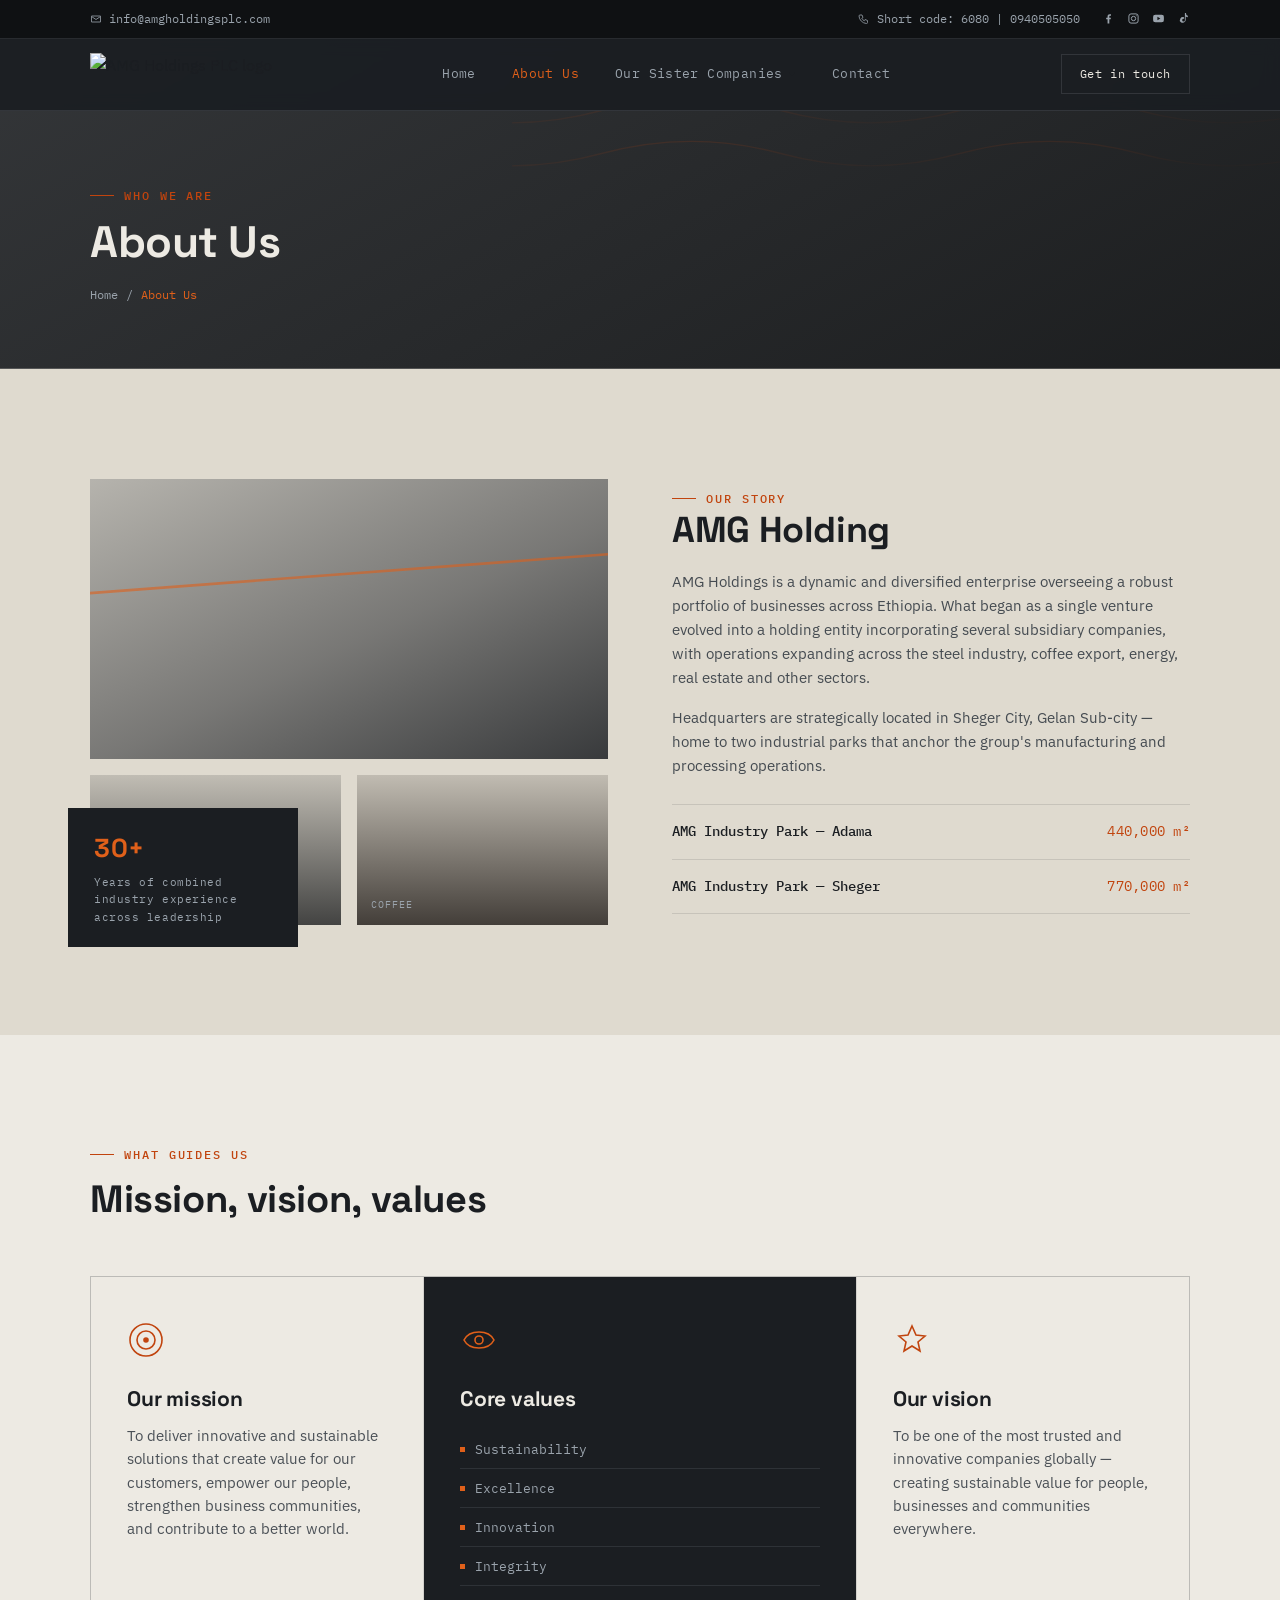
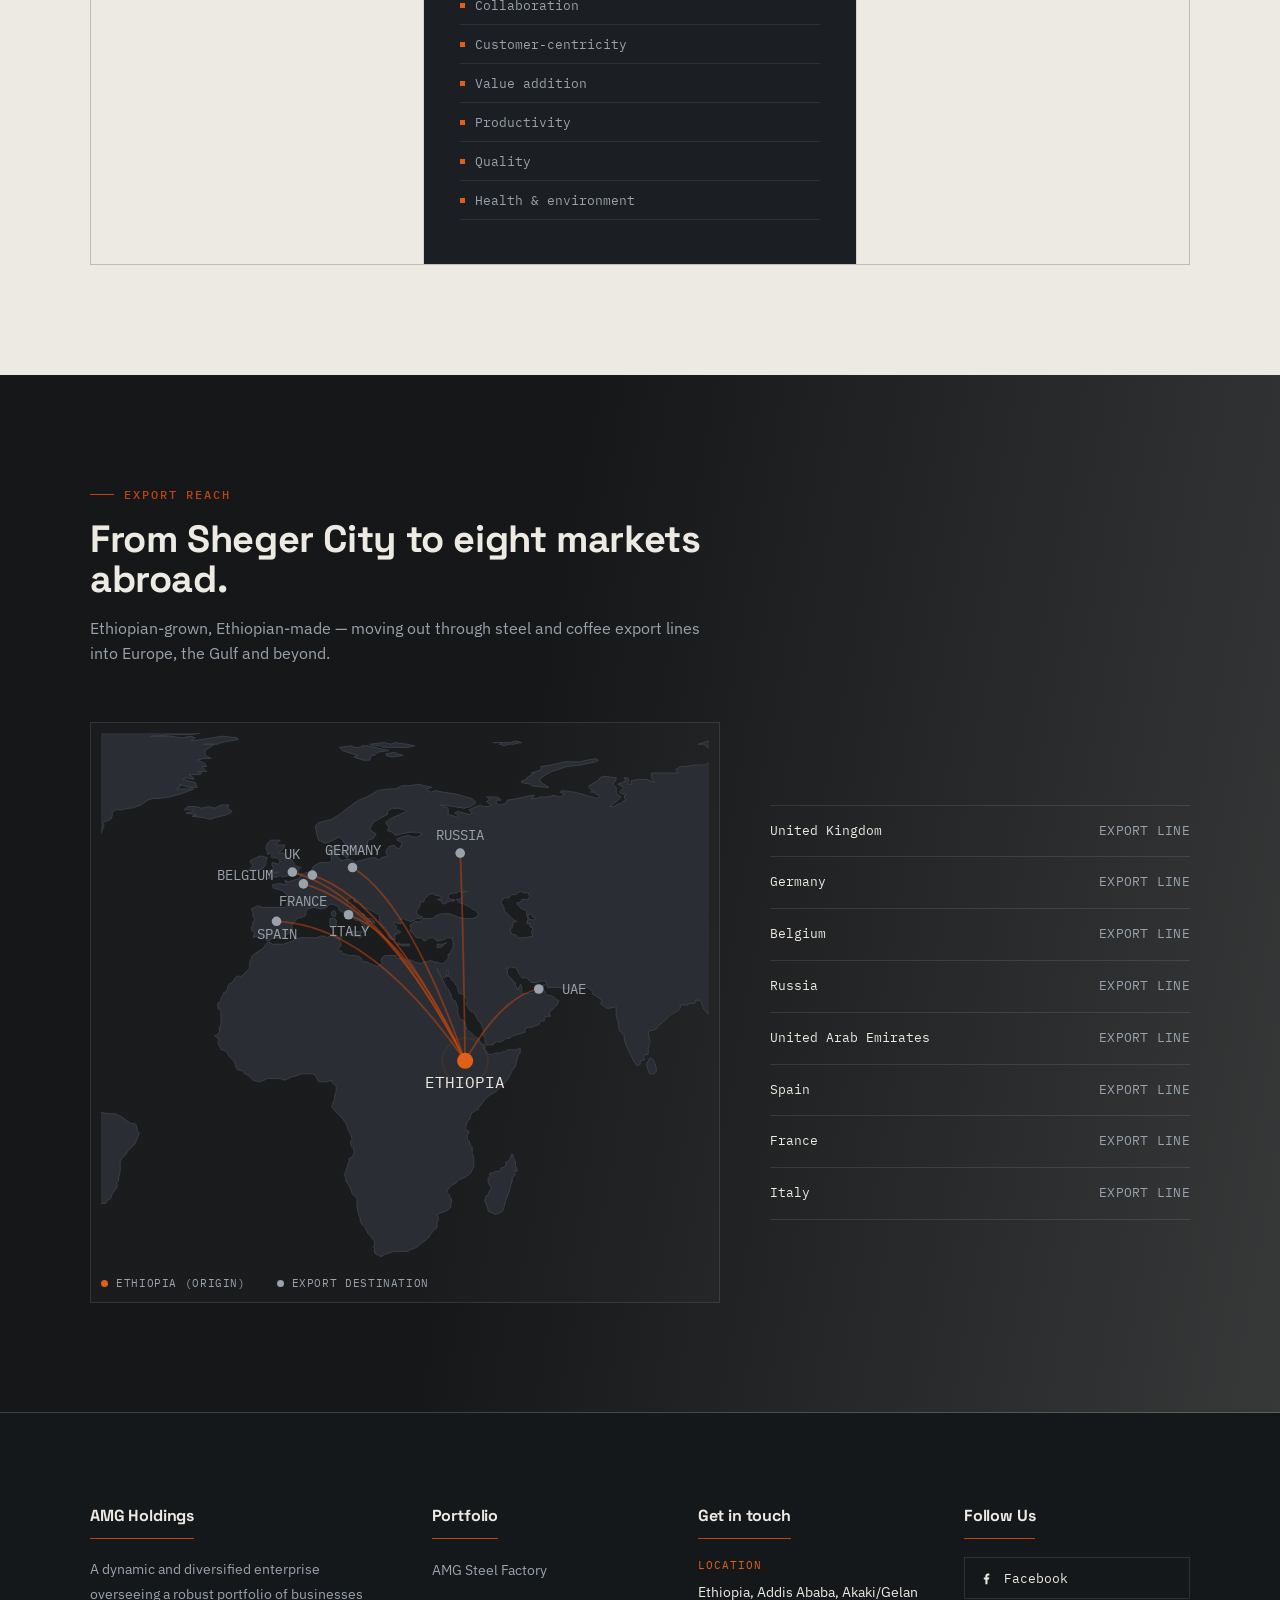
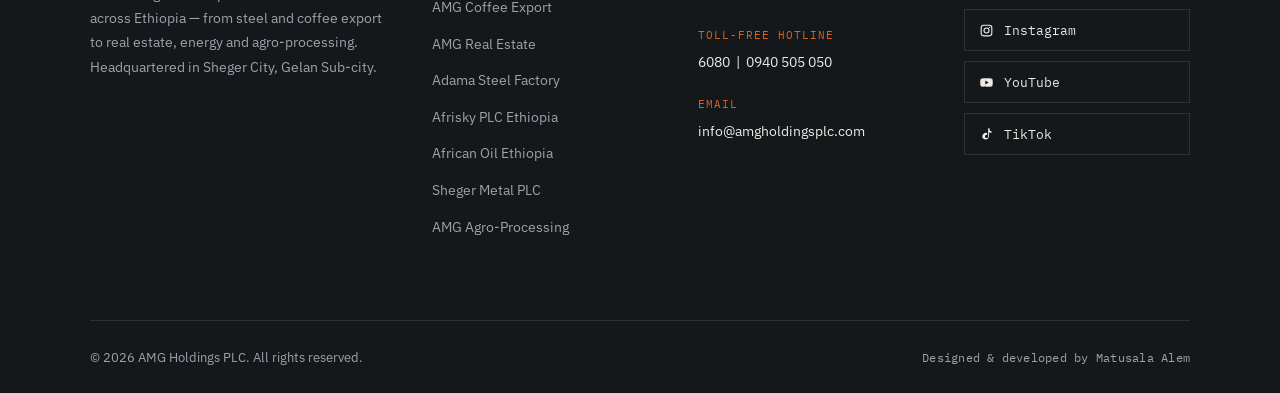
==== about.html @ 56df9841 "Add files via upload" ====
<!DOCTYPE html>
<html lang="en">
<head>
<meta charset="UTF-8">
<meta name="viewport" content="width=device-width, initial-scale=1.0">
<title>About Us — AMG Holdings PLC</title>
<link rel="stylesheet" href="style.css">
</head>
<body>
<div class="topbar">
  <div class="topbar-inner">
    <div class="topbar-left">
      <a class="topbar-item" href="mailto:info@amgholdingsplc.com">
        <svg viewBox="0 0 24 24" fill="none" stroke="currentColor" stroke-width="2"><path d="M3 6h18v12H3z"/><path d="M3 7l9 6 9-6"/></svg>
        <span class="full">info@amgholdingsplc.com</span>
      </a>
    </div>
    <div class="topbar-right">
      <a class="topbar-item" href="tel:6080">
        <svg viewBox="0 0 24 24" fill="none" stroke="currentColor" stroke-width="2"><path d="M4 4h4l2 5-2.5 1.5a11 11 0 0 0 5 5L14 13l5 2v4a2 2 0 0 1-2 2A16 16 0 0 1 2 6a2 2 0 0 1 2-2z"/></svg>
        <span class="full">Short code: 6080 | 0940505050</span>
      </a>
      <div class="topbar-socials">
        <a href="https://web.facebook.com/AMGholdin/?_rdc=1&_rdr#" target="_blank" rel="noopener" aria-label="Facebook">
          <svg viewBox="0 0 24 24" fill="currentColor"><path d="M13.5 21v-7.5h2.5l.5-3h-3V8.5c0-.9.25-1.5 1.6-1.5H16.6V4.3C16.3 4.25 15.3 4.15 14.2 4.15c-2.35 0-3.95 1.4-3.95 4V10.5H7.7v3H10.25V21h3.25z"/></svg>
        </a>
        <a href="https://www.instagram.com/amg__holdings/" target="_blank" rel="noopener" aria-label="Instagram">
          <svg viewBox="0 0 24 24" fill="none" stroke="currentColor" stroke-width="1.8"><rect x="3.5" y="3.5" width="17" height="17" rx="4"/><circle cx="12" cy="12" r="4"/><circle cx="17" cy="7" r="1" fill="currentColor" stroke="none"/></svg>
        </a>
        <a href="https://www.youtube.com/channel/UCV9_LfOMfipZOSUNOKtjkow" target="_blank" rel="noopener" aria-label="YouTube">
          <svg viewBox="0 0 24 24" fill="currentColor"><path d="M22 12s0-3.2-.4-4.7c-.2-.9-.9-1.6-1.8-1.8C18.2 5 12 5 12 5s-6.2 0-7.8.5c-.9.2-1.6.9-1.8 1.8C2 8.8 2 12 2 12s0 3.2.4 4.7c.2.9.9 1.6 1.8 1.8C5.8 19 12 19 12 19s6.2 0 7.8-.5c.9-.2 1.6-.9 1.8-1.8.4-1.5.4-4.7.4-4.7zM10 15.2V8.8L15.5 12 10 15.2z"/></svg>
        </a>
        <a href="https://www.tiktok.com/@amg_holdings_official" target="_blank" rel="noopener" aria-label="TikTok">
          <svg viewBox="0 0 24 24" fill="currentColor"><path d="M16.6 5.2c.9.9 2.1 1.4 3.4 1.5v2.9c-1.4 0-2.7-.4-3.9-1.2v6.1c0 3-2.5 5.5-5.5 5.5-1.2 0-2.4-.4-3.3-1.1a5.5 5.5 0 0 1 5.8-9.2v3c-.3-.1-.6-.2-1-.2a2.5 2.5 0 1 0 2.5 2.5V2h2c0 1.2.4 2.3 1 3.2z"/></svg>
        </a>
      </div>
    </div>
  </div>
</div>
<header class="site">
  <div class="nav-inner">
    <div class="brand">
      <img src="https://encrypted-tbn0.gstatic.com/images?q=tbn:ANd9GcS-nD_QL6WaclUHOSYw6Lz_EAPY8cBh3etyiiOaE5VEgg&s=10" alt="AMG Holdings PLC logo">
    </div>
    <nav class="links">
      <a href="index.html" class="">Home</a>
      <a href="about.html" class="active-link">About Us</a>
      <div class="nav-item">
        <a href="our-sister-companies.html" class="">Our Sister Companies</a>
        <svg class="caret" viewBox="0 0 12 12" fill="none" stroke="currentColor" stroke-width="1.5"><path d="M2 4l4 4 4-4"/></svg>
        <div class="dropdown">
          <a href="amg-steel-factory.html"><span class="dropdown-code mono">01</span>AMG Steel Factory</a>
          <a href="amg-coffee-export.html"><span class="dropdown-code mono">02</span>AMG Coffee Export</a>
          <a href="amg-real-estate.html"><span class="dropdown-code mono">03</span>AMG Real Estate</a>
          <a href="adama-steel-factory.html"><span class="dropdown-code mono">04</span>Adama Steel Factory</a>
          <a href="afrisky-plc-ethiopia.html"><span class="dropdown-code mono">05</span>Afrisky PLC Ethiopia</a>
          <a href="african-oil-ethiopia.html"><span class="dropdown-code mono">06</span>African Oil Ethiopia</a>
          <a href="sheger-metal-plc.html"><span class="dropdown-code mono">07</span>Sheger Metal PLC</a>
          <a href="amg-agro-processing.html"><span class="dropdown-code mono">08</span>AMG Agro-Processing</a>
        </div>
      </div>
      <a href="index.html#contact">Contact</a>
    </nav>
    <a class="nav-cta" href="index.html#contact">Get in touch</a>
    <div class="burger" id="burgerBtn">
      <span></span><span></span><span></span>
    </div>
  </div>
</header>

<div class="mobile-overlay" id="mobileOverlay"></div>
<div class="mobile-panel" id="mobilePanel">
  <a href="index.html">Home</a>
  <a href="about.html">About Us</a>
  <a class="sub-label" href="our-sister-companies.html" style="text-decoration:none;">Our Sister Companies</a>
  <a class="sub-link" href="amg-steel-factory.html">01 — AMG Steel Factory</a>
  <a class="sub-link" href="amg-coffee-export.html">02 — AMG Coffee Export</a>
  <a class="sub-link" href="amg-real-estate.html">03 — AMG Real Estate</a>
  <a class="sub-link" href="adama-steel-factory.html">04 — Adama Steel Factory</a>
  <a class="sub-link" href="afrisky-plc-ethiopia.html">05 — Afrisky PLC Ethiopia</a>
  <a class="sub-link" href="african-oil-ethiopia.html">06 — African Oil Ethiopia</a>
  <a class="sub-link" href="sheger-metal-plc.html">07 — Sheger Metal PLC</a>
  <a class="sub-link" href="amg-agro-processing.html">08 — AMG Agro-Processing</a>
  <a href="index.html#contact" style="margin-top:18px; color:var(--oxide-bright);">Contact</a>
</div>
<section class="page-hero" style="--hero-bg:url('https://encrypted-tbn0.gstatic.com/images?q=tbn:ANd9GcQVFAfW7d6bkTGCvku86BkVRhnvCJFRZgydr3UIQfIFcrrVyARp6QGE-Wa1&s=10');">
  <svg class="corrugate" viewBox="0 0 500 600" preserveAspectRatio="none">
    <defs>
      <linearGradient id="cg2" x1="0" y1="0" x2="1" y2="1">
        <stop offset="0" stop-color="#C1440E" stop-opacity="0.5"/>
        <stop offset="1" stop-color="#C1440E" stop-opacity="0"/>
      </linearGradient>
    </defs>
    <g stroke="url(#cg2)" stroke-width="2" fill="none">
      <path d="M -50 0 Q 0 40 50 0 T 150 0 T 250 0 T 350 0 T 450 0 T 550 0" transform="translate(0,40)"/>
      <path d="M -50 0 Q 0 40 50 0 T 150 0 T 250 0 T 350 0 T 450 0 T 550 0" transform="translate(0,110)"/>
      <path d="M -50 0 Q 0 40 50 0 T 150 0 T 250 0 T 350 0 T 450 0 T 550 0" transform="translate(0,180)"/>
      <path d="M -50 0 Q 0 40 50 0 T 150 0 T 250 0 T 350 0 T 450 0 T 550 0" transform="translate(0,250)"/>
    </g>
  </svg>
  <div class="wrap" style="position:relative; z-index:2;">
    <div class="eyebrow">Who we are</div>
    <h1>About Us</h1>
    <div class="breadcrumb">
      <a href="index.html">Home</a>
      <span>/</span>
      <span class="current">About Us</span>
    </div>
  </div>
</section>
<section class="story" id="story">
  <div class="wrap">
    <div class="story-grid">
      <div class="story-media reveal">
        <div class="hero-photo" style="--photo-bg:url('https://media.licdn.com/dms/image/v2/D4E22AQEkE68VT4ytLQ/feedshare-shrink_800/B4EaAEZozDHEAc-/0/1786780225105?e=2147483647&v=beta&t=uYRFHt-wf9VH8RkQhbxmTSds2V-E4NH7TSGR-VmhOdg');">
          <svg viewBox="0 0 400 280" preserveAspectRatio="xMidYMid slice">
            <g stroke="#E0601A" stroke-width="2" fill="none" stroke-opacity="0.6">
              <line x1="0" y1="120" x2="400" y2="90"/>
            </g>
          </svg>
        </div>
        <div class="story-swatch-row">
          <div class="swatch steel" style="--swatch-bg:url('https://amgcoffeeexport.com/wp-content/uploads/2026/02/Coffee-export-companies-in-Ethiopia.jpeg');"><span class="swatch-label mono">Steel</span></div>
          <div class="swatch coffee" style="--swatch-bg:url('https://www.ena.et/documents/42142/0/coffeeq.jpg/428842e8-383f-40ee-844c-2b2493c1be12?version=1.0&t=1783068604966&download=true');"><span class="swatch-label mono">Coffee</span></div>
        </div>
        <div class="badge">
          <div class="num mono">30+</div>
          <div class="lbl">Years of combined industry experience across leadership</div>
        </div>
      </div>

      <div class="story-copy reveal">
        <div class="eyebrow">Our story</div>
        <h2>AMG Holding</h2>
        <p>AMG Holdings is a dynamic and diversified enterprise overseeing a robust portfolio of businesses across Ethiopia. What began as a single venture evolved into a holding entity incorporating several subsidiary companies, with operations expanding across the steel industry, coffee export, energy, real estate and other sectors.</p>
        <p>Headquarters are strategically located in Sheger City, Gelan Sub-city — home to two industrial parks that anchor the group's manufacturing and processing operations.</p>
        <div class="park-list">
          <div class="park-row"><span class="pname">AMG Industry Park — Adama</span><span class="pval mono">440,000 m²</span></div>
          <div class="park-row"><span class="pname">AMG Industry Park — Sheger</span><span class="pval mono">770,000 m²</span></div>
        </div>
      </div>
    </div>
  </div>
</section>

<section class="mvv" id="mvv">
  <div class="wrap">
    <div class="section-head reveal">
      <div class="eyebrow">What guides us</div>
      <h2>Mission, vision, values</h2>
    </div>
    <div class="mvv-grid reveal">
      <div class="mvv-card">
        <svg class="mvv-icon" viewBox="0 0 38 38" fill="none" stroke="#C1440E" stroke-width="1.6"><circle cx="19" cy="19" r="16"/><circle cx="19" cy="19" r="9"/><circle cx="19" cy="19" r="2" fill="#C1440E"/></svg>
        <h3>Our mission</h3>
        <p>To deliver innovative and sustainable solutions that create value for our customers, empower our people, strengthen business communities, and contribute to a better world.</p>
      </div>
      <div class="mvv-card dark">
        <svg class="mvv-icon" viewBox="0 0 38 38" fill="none" stroke="#E0601A" stroke-width="1.6"><path d="M4 19c4-8 12-8 15-8s11 0 15 8c-4 8-12 8-15 8s-11 0-15-8z"/><circle cx="19" cy="19" r="4"/></svg>
        <h3>Core values</h3>
        <div class="values-list">
          <div>Sustainability</div>
          <div>Excellence</div>
          <div>Innovation</div>
          <div>Integrity</div>
          <div>Collaboration</div>
          <div>Customer-centricity</div>
          <div>Value addition</div>
          <div>Productivity</div>
          <div>Quality</div>
          <div>Health &amp; environment</div>
        </div>
      </div>
      <div class="mvv-card">
        <svg class="mvv-icon" viewBox="0 0 38 38" fill="none" stroke="#C1440E" stroke-width="1.6"><path d="M19 5l4 9 9 1-7 6 2 9-8-5-8 5 2-9-7-6 9-1z"/></svg>
        <h3>Our vision</h3>
        <p>To be one of the most trusted and innovative companies globally — creating sustainable value for people, businesses and communities everywhere.</p>
      </div>
    </div>
  </div>
</section>

<section class="reach" id="reach" style="--hero-bg:url('https://www.amgholdingsplc.com/wp-content/uploads/2021/10/Political-World-Map-3360-2048x1173-1.jpg');">
  <div class="wrap">
    <div class="section-head reveal">
      <div class="eyebrow">Export reach</div>
      <h2>From Sheger City to eight markets abroad.</h2>
      <p>Ethiopian-grown, Ethiopian-made — moving out through steel and coffee export lines into Europe, the Gulf and beyond.</p>
    </div>
    <div class="reach-grid">
      <div class="map-wrap reveal">
        <svg viewBox="380 20 380 330" xmlns="http://www.w3.org/2000/svg">
  <path d="M335 472L334 474L333 475L327 475L321 475L317 474L316 473L322 473L328 473L330 472L332 471L335 472ZM58 471L52 471L49 470L47 469L45 468L47 467L52 468L55 469L57 470L58 471ZM375 467L378 468L379 470L380 471L380 472L375 473L371 474L366 475L360 475L353 475L350 474L350 473L356 472L358 471L360 470L361 469L363 468L365 467L366 467L370 466L375 467ZM163 454L167 455L170 454L169 455L166 456L162 456L159 455L160 454L163 454ZM151 454L155 455L154 455L150 455L146 454L148 453L151 454ZM225 450L228 450L231 450L233 451L231 451L227 451L224 451L220 451L217 451L216 450L217 449L221 450L225 450ZM310 447L310 448L310 449L309 450L306 451L303 451L299 451L300 450L297 451L294 451L292 450L292 449L295 448L297 448L300 448L301 446L301 445L301 443L302 442L305 441L306 442L307 443L308 445L309 446L310 447ZM0 485L3 484L8 485L8 484L9 484L10 484L11 484L12 484L16 485L19 484L20 484L28 483L31 484L32 484L36 485L44 486L50 486L61 487L69 486L81 487L87 488L95 487L102 486L103 485L92 485L83 484L81 483L73 482L74 481L75 480L76 479L75 478L71 477L69 476L64 475L71 475L78 475L82 476L86 475L91 474L93 473L92 472L89 471L85 470L79 470L74 470L69 470L67 469L63 468L61 467L60 464L61 464L64 465L69 464L73 464L75 465L80 465L83 464L87 464L90 463L94 462L94 461L93 460L94 459L97 459L99 460L103 459L107 459L111 459L114 458L118 458L121 457L124 456L127 457L128 457L133 456L136 457L140 457L144 456L148 457L152 457L156 457L160 457L164 457L167 457L170 456L174 456L177 456L180 456L183 455L185 456L186 457L188 458L191 457L194 458L198 458L201 459L205 459L209 458L213 458L217 459L220 459L222 458L220 457L219 456L215 456L214 455L213 454L212 452L214 452L218 452L221 452L225 453L227 453L229 454L232 454L236 454L240 454L243 453L246 454L250 454L252 452L254 453L258 453L261 453L263 454L267 454L270 455L274 455L276 454L277 453L280 454L284 454L286 455L288 455L292 455L295 455L298 454L301 454L305 453L309 453L311 452L313 451L314 450L313 449L312 448L311 447L310 446L310 445L310 444L310 443L311 442L312 440L313 439L312 438L312 437L313 436L315 435L317 434L318 433L321 432L322 431L323 430L325 430L328 429L329 429L331 428L334 428L336 427L337 426L339 426L341 426L340 427L337 428L336 429L334 428L332 429L330 429L328 430L326 431L326 432L326 433L327 434L326 435L323 435L321 436L320 437L318 438L318 439L319 440L320 441L322 441L324 442L326 443L326 444L327 446L328 446L329 447L330 450L330 451L331 452L331 453L331 455L330 456L328 457L324 457L323 458L321 459L317 460L313 461L310 461L306 462L304 463L299 463L295 463L290 463L285 463L286 464L291 465L294 465L295 466L292 467L288 467L284 468L283 469L283 470L287 471L287 472L291 473L297 473L302 474L306 475L311 476L317 476L324 477L329 478L334 479L337 480L338 481L342 480L346 479L351 478L357 478L362 477L369 477L375 477L381 478L383 477L387 476L394 476L399 475L404 475L410 474L416 474L421 473L419 472L418 471L418 470L412 470L406 471L401 471L400 470L401 468L402 467L406 466L411 466L414 465L417 464L420 463L424 462L427 462L429 462L434 462L438 461L441 461L444 460L447 460L451 459L454 458L456 457L457 456L454 455L455 454L457 453L460 453L463 452L466 451L468 450L469 449L471 448L475 448L476 449L479 449L480 448L481 447L484 447L485 448L488 449L492 448L495 448L498 448L499 449L502 448L505 448L508 447L511 447L514 446L517 446L520 445L522 444L524 445L526 444L528 446L530 447L533 446L534 445L537 444L541 445L542 446L544 445L547 444L551 444L553 444L557 444L560 445L561 446L563 446L566 446L569 446L572 446L575 446L578 445L581 445L583 444L586 444L589 443L591 443L593 441L594 440L597 441L598 442L600 442L603 442L605 443L607 444L610 443L611 442L614 441L617 441L619 440L623 440L625 439L627 438L629 438L632 438L634 437L636 436L639 436L641 436L642 435L644 434L646 433L649 433L651 433L654 433L657 433L659 434L659 435L661 436L663 437L666 437L668 438L671 439L673 439L676 438L678 437L681 438L683 438L686 438L689 439L691 439L694 442L693 444L691 444L688 445L689 446L692 446L691 447L690 448L689 450L691 450L694 451L697 450L699 449L700 448L701 447L703 446L704 445L705 444L707 444L710 444L713 443L716 443L717 442L718 441L720 440L722 439L725 439L726 438L728 437L730 437L733 437L735 437L738 436L741 437L743 436L744 434L745 435L747 436L749 437L752 437L754 436L757 437L760 437L762 436L764 437L766 437L769 437L772 437L774 436L777 437L779 436L780 435L782 434L786 432L787 433L790 433L791 434L795 436L798 436L800 436L803 436L806 435L808 435L810 434L813 434L816 433L818 434L819 434L821 435L824 435L826 436L829 437L833 437L836 437L838 436L840 435L842 435L845 435L848 435L850 435L853 435L855 435L858 435L860 435L863 435L866 434L869 434L872 434L874 434L875 433L875 431L877 432L877 433L878 435L879 435L882 436L885 436L889 436L891 436L895 436L897 436L901 436L904 436L906 437L906 438L907 439L910 439L913 440L917 440L921 441L924 441L927 441L929 440L931 441L933 442L936 443L939 443L942 443L944 444L947 445L949 446L952 446L955 446L958 447L961 447L965 447L968 447L971 448L974 448L976 449L975 450L974 451L973 452L972 453L970 455L967 455L965 456L961 457L960 458L958 459L956 460L955 461L954 462L954 463L954 464L956 465L956 466L958 467L963 468L964 469L959 469L955 470L949 470L947 471L947 473L945 474L944 475L948 476L949 477L951 478L955 479L959 480L963 481L969 481L971 483L979 483L979 484L981 484L989 484L995 485Z M0 485ZM312 400L315 401L319 402L318 403L315 403L314 402L313 404L311 404L308 404L306 403L303 403L299 401L296 400L293 397L295 397L299 399L302 400L304 399L305 397L307 396L309 396L310 398L312 400ZM337 392L340 393L339 394L335 395L334 394L331 395L330 394L333 392L336 393L337 392ZM695 388L691 388L691 387L691 386L691 385L693 386L696 386L696 387L695 388ZM904 363L907 364L908 364L910 363L912 364L912 367L911 368L911 370L910 369L908 371L907 371L906 371L904 369L904 367L902 364L902 363L904 363ZM981 364L981 365L983 364L984 365L984 366L983 367L981 369L980 370L981 372L979 372L976 373L976 375L974 378L972 379L970 380L968 379L966 379L963 378L963 377L964 375L968 373L969 372L971 371L974 370L975 368L977 366L978 365L978 364L980 362L981 364ZM985 350L987 353L987 351L988 352L989 354L991 355L993 355L994 354L996 355L995 357L994 359L992 359L991 360L992 361L991 361L990 363L989 365L987 366L986 365L985 365L987 362L986 361L983 360L983 359L985 358L985 356L985 354L984 352L984 351L983 350L981 348L980 346L981 346L982 347L984 348L985 350ZM964 312L963 312L962 311L960 310L958 309L956 307L956 306L957 306L958 307L960 308L960 309L963 310L964 312ZM995 298L996 299L996 300L994 301L993 300L992 299L994 298L995 299L995 298ZM0 296Z M998 297L996 297L996 296L997 296L998 295Z M0 295L1 295L0 296ZM966 296L965 296L964 295L964 294L966 296ZM964 291L965 294L964 293L963 294L963 293L963 291L964 291ZM639 288L639 291L640 292L640 294L639 294L639 293L638 294L639 296L638 297L637 298L637 300L636 303L635 307L633 312L632 316L631 319L629 320L626 321L625 320L622 319L622 318L621 315L620 313L620 311L621 309L622 309L622 308L623 306L624 304L623 303L622 301L622 298L623 297L623 295L625 295L626 294L627 294L629 294L630 292L633 291L633 289L633 288L634 288L636 286L636 285L637 283L638 285L638 286L639 288ZM899 288L900 290L902 289L902 291L904 292L904 293L904 295L905 297L906 299L906 301L907 303L910 304L912 305L913 307L915 309L916 312L917 311L918 313L919 312L919 315L921 317L922 318L925 320L925 322L925 324L925 326L927 328L926 331L926 332L925 334L925 336L925 338L923 340L921 342L920 344L919 345L919 348L918 349L917 351L917 353L917 354L915 355L912 355L909 356L908 357L906 358L904 357L902 357L903 355L901 356L899 358L897 357L895 357L893 356L891 356L889 354L888 352L888 350L886 349L884 349L885 348L884 346L883 347L880 348L882 346L882 345L883 343L883 341L881 344L879 345L878 347L876 346L876 344L874 342L872 341L873 341L869 339L867 339L865 337L860 338L856 339L853 340L850 339L847 341L845 342L845 343L843 344L841 344L839 344L837 344L835 344L833 344L831 346L829 347L828 347L826 347L824 347L821 346L820 345L820 343L821 343L821 342L821 341L822 339L821 338L820 335L819 333L820 332L818 330L818 329L817 328L817 326L815 324L815 323L816 324L815 321L816 322L817 323L817 322L816 319L815 318L815 316L816 315L816 314L816 312L817 310L817 313L818 311L821 310L822 309L824 308L825 307L826 308L828 307L830 306L831 306L831 305L833 305L836 305L837 303L838 302L840 301L840 299L840 298L842 296L843 298L844 297L843 296L844 295L845 295L845 293L847 292L848 291L849 290L850 290L850 289L852 289L853 288L855 290L857 291L858 291L860 292L859 290L861 288L862 287L862 286L863 285L865 284L866 284L868 284L868 282L866 281L868 281L869 282L871 283L873 283L874 283L876 284L877 283L878 283L879 283L880 284L880 286L879 287L878 287L878 288L877 290L876 291L876 292L879 293L881 294L882 295L884 297L885 297L886 297L887 298L889 299L891 298L892 297L892 296L893 294L894 292L893 290L893 288L893 286L894 285L894 284L894 283L895 281L896 280L897 281L897 283L898 283L898 284L899 286L899 287L899 288ZM950 279L951 280L949 280L948 278L950 279ZM835 278L834 278L830 277L833 276L835 277L835 278ZM947 277L946 277L944 277L943 277L944 276L945 276L946 277L947 277ZM949 277L947 275L946 273L947 273L948 275L949 277ZM846 278L843 279L843 278L843 277L844 276L847 275L847 274L850 273L852 273L853 273L854 273L853 274L850 275L847 276L846 278ZM827 272L828 273L830 273L831 274L828 275L826 275L824 275L825 273L827 273L827 272ZM841 272L841 274L837 275L833 274L833 273L835 273L837 274L839 274L841 272ZM944 273L944 274L942 273L941 272L939 271L940 270L941 271L943 272L944 273ZM938 270L937 271L936 270L935 269L935 268L936 270L938 270ZM802 269L807 269L808 268L813 269L814 271L818 272L821 273L818 274L815 273L813 273L810 273L807 273L804 272L802 271L801 272L796 270L795 269L793 269L795 266L798 267L800 268L801 268L802 269ZM874 267L873 269L873 267L873 266L874 265L874 266L874 267ZM933 269L932 269L931 268L930 266L929 264L930 264L930 265L931 265L932 267L933 268L933 269ZM922 265L921 265L920 266L919 267L917 268L916 268L914 267L912 266L912 265L915 266L916 265L917 264L917 265L919 265L920 264L921 263L921 262L923 262L923 264L922 265ZM853 260L852 261L851 260L850 259L853 259L853 260ZM862 259L863 261L861 260L859 259L857 260L855 259L856 258L859 258L862 259ZM925 262L925 263L924 262L923 261L922 260L921 258L919 258L919 257L921 258L922 258L923 259L924 260L925 261L925 262ZM873 253L873 258L876 259L879 256L882 255L884 255L887 256L889 257L892 257L896 259L902 261L904 262L905 264L906 265L910 267L911 268L908 269L909 271L911 272L913 275L915 275L915 276L917 277L916 277L919 279L917 280L916 279L914 279L911 278L909 276L907 275L906 272L902 271L900 272L898 273L898 275L896 276L895 275L892 275L889 273L886 272L886 273L882 273L883 271L885 270L884 267L883 265L878 263L875 262L871 260L870 261L869 261L869 260L869 259L867 258L870 257L872 257L871 256L867 256L866 254L864 254L863 253L866 252L868 251L872 252L873 253ZM848 246L846 249L844 249L841 249L836 249L834 249L833 251L836 254L837 253L843 252L842 253L841 253L840 254L838 255L840 259L840 260L842 263L842 265L841 266L840 265L841 262L838 263L837 263L838 262L836 260L836 257L834 258L834 261L835 265L833 266L832 265L832 262L832 260L831 260L830 258L831 256L831 254L833 250L833 248L836 246L838 247L841 248L845 247L847 245L848 246ZM857 247L857 249L856 249L855 251L857 252L856 252L855 251L854 247L854 245L855 244L856 245L857 246L857 247ZM794 266L791 266L789 264L785 262L784 260L782 258L780 256L778 252L776 249L775 247L774 245L771 243L770 241L768 239L765 236L765 235L766 235L771 235L773 238L775 240L777 241L780 244L782 244L785 246L786 248L788 250L787 252L789 253L790 253L790 255L791 257L793 257L795 259L794 262L794 266ZM827 245L831 247L827 248L826 250L826 252L824 254L824 257L823 261L822 260L819 261L818 260L816 260L815 259L811 260L810 258L808 258L806 258L806 254L804 254L803 251L803 249L803 246L805 244L807 245L809 245L809 243L811 242L814 241L816 239L817 237L818 236L821 235L823 233L824 231L825 231L827 232L827 233L829 234L831 235L831 236L829 236L829 238L827 239L826 241L828 244L827 245ZM851 227L851 228L851 230L851 233L850 230L848 231L849 233L848 234L845 233L844 231L845 230L843 228L842 229L841 229L839 231L839 230L840 228L842 227L843 226L844 227L846 226L847 225L849 225L848 223L851 224L851 226L851 227ZM726 233L723 233L722 231L721 227L723 223L725 224L726 226L727 229L727 232L726 233ZM331 222L328 222L329 221L329 220L330 220L331 220L331 222ZM844 221L843 222L843 224L842 225L840 223L841 222L841 221L842 220L843 220L843 221L845 219L844 221ZM829 224L825 227L827 225L829 223L831 221L832 218L832 221L831 222L829 224ZM839 217L840 218L842 218L842 219L841 220L839 221L839 220L839 218L839 217ZM849 216L849 219L847 219L847 220L848 221L847 222L847 220L846 220L845 218L847 218L847 217L845 215L848 215L849 216ZM838 214L837 216L836 215L834 213L837 213L838 214ZM837 199L839 199L840 199L839 201L840 203L840 205L838 206L838 208L838 210L840 211L841 210L844 212L844 213L845 214L845 215L842 214L841 212L841 213L839 212L836 212L835 212L835 210L836 210L835 209L835 210L834 208L833 207L833 205L834 205L834 201L835 199L837 199ZM318 199L317 200L315 200L313 200L313 199L314 199L316 199L317 199L318 199ZM286 200L286 201L284 200L282 199L283 199L284 199L285 199L286 199L288 200L286 200ZM298 195L301 195L303 195L305 195L306 195L306 196L308 196L308 197L309 197L310 198L309 199L308 199L307 199L306 199L305 199L304 199L303 199L302 201L301 201L301 200L299 199L298 200L296 199L295 200L293 199L293 198L296 199L298 199L299 198L298 197L298 196L296 195L297 195L298 195ZM806 198L804 199L802 199L802 196L803 195L806 194L808 194L808 195L807 197L806 198ZM68 197L67 197L67 196L66 195L67 195L67 194L68 194L69 194L69 195L70 196L69 197L68 197ZM66 193L65 192L66 192L67 192L66 193ZM65 191L64 191L63 191L65 191ZM62 191L61 191L60 190L61 190L62 191ZM57 189L56 189L57 188L57 189ZM279 187L280 188L282 187L283 188L286 190L287 191L288 191L290 192L292 193L294 194L292 195L290 195L288 195L284 195L286 193L285 193L283 192L282 192L281 190L280 190L277 189L276 189L273 188L272 188L273 187L270 187L268 188L267 188L267 189L265 189L264 189L265 188L266 187L267 187L269 186L271 186L274 186L276 186L279 187ZM285 184L284 184L283 183L282 182L283 180L284 180L285 182L285 184ZM837 187L835 189L834 187L834 185L835 182L837 180L839 181L838 182L837 187ZM284 176L281 177L281 176L282 175L284 175L284 176ZM286 176L286 178L285 178L285 176L284 175L286 176ZM874 155L874 156L873 158L872 157L870 158L869 159L868 158L868 157L869 155L871 156L872 155L874 155ZM596 151L594 152L594 153L592 154L590 154L590 152L591 152L592 152L594 152L596 151ZM566 151L567 152L570 152L572 152L573 152L573 153L569 153L565 152L566 151ZM543 144L542 146L543 147L542 148L540 147L538 147L535 146L535 144L538 144L541 144L543 144ZM526 136L527 137L527 141L526 141L524 142L523 141L523 138L523 136L524 136L526 136ZM892 147L891 149L891 150L890 152L886 154L881 154L877 157L875 156L875 154L870 155L867 156L864 156L867 158L865 163L863 164L862 163L862 160L861 159L859 158L862 157L864 155L866 153L868 152L874 151L877 151L880 146L882 148L886 145L887 144L889 140L889 137L890 136L893 135L894 139L894 141L892 144L892 147ZM527 133L526 135L524 134L524 133L524 132L526 131L527 133ZM900 127L902 128L904 127L904 130L900 131L898 133L893 131L892 134L889 135L888 132L890 130L893 129L894 126L894 123L898 126L900 127ZM323 121L325 121L328 121L326 122L325 122L322 121L321 120L322 119L323 121ZM328 114L327 114L323 113L321 111L322 111L325 112L328 113L328 114ZM157 115L156 116L151 114L150 113L148 112L147 112L144 111L143 110L143 109L146 110L148 110L151 110L152 111L153 113L156 114L157 115ZM344 109L342 112L344 111L346 111L345 112L347 113L349 112L351 113L351 115L353 115L353 116L354 118L353 120L351 121L350 120L350 118L349 117L346 120L344 120L346 118L344 118L341 118L335 118L335 117L337 116L335 115L338 114L341 109L342 108L345 107L346 107L344 109ZM131 100L134 100L133 103L136 105L135 105L133 104L132 103L130 102L130 100L131 100ZM899 109L902 114L898 113L896 117L899 120L899 122L897 120L895 122L894 120L894 117L894 114L895 112L895 108L893 106L894 102L896 101L895 99L896 99L897 101L898 103L898 106L899 109ZM481 105L476 106L472 106L475 103L473 100L477 98L479 97L481 97L484 98L483 100L483 102L481 105ZM535 96L534 98L531 96L530 95L534 94L535 96ZM75 91L72 92L71 92L70 90L73 89L74 89L76 89L77 90L75 91ZM492 87L489 90L492 90L495 90L494 92L491 95L494 95L497 98L499 99L501 102L501 103L505 104L504 105L503 106L504 108L502 109L498 109L493 110L492 109L490 110L487 110L485 111L484 111L488 108L491 107L486 107L485 106L488 105L487 103L487 101L491 102L492 100L490 98L487 98L486 97L487 96L486 95L484 96L484 94L483 92L484 89L486 87L488 87L492 87ZM40 84L38 84L37 83L35 83L38 82L40 83L40 84ZM280 77L279 79L278 79L277 78L278 77L279 77L280 77ZM273 76L269 77L267 77L269 75L273 75L273 76ZM23 73L25 73L26 73L29 74L31 74L29 75L27 74L26 74L23 74L23 73ZM263 68L264 69L265 68L267 69L270 70L273 71L273 72L276 72L277 73L275 74L271 73L269 72L266 73L262 75L261 73L258 73L260 72L260 70L261 67L263 68ZM460 65L459 67L462 69L459 71L451 73L448 74L445 73L437 72L440 71L433 70L438 69L438 68L432 68L434 66L439 66L443 67L447 66L451 67L455 65L460 65ZM289 63L286 64L285 62L287 61L289 60L291 61L291 62L291 63L289 63ZM0 58L7 61L14 63L14 65L16 66L15 64L23 64L28 67L25 68L21 68L21 71L20 72L17 71L15 70L11 70L11 68L8 68L5 68L3 67L4 66L0 67L2 68L0 70Z M1000 70L996 71L993 71L995 72L997 74L998 75L999 76L998 77L993 76L985 78L982 79L978 81L974 82L973 84L969 82L962 84L961 83L958 84L954 84L953 86L950 88L950 89L953 90L953 94L950 94L949 96L950 98L945 99L945 102L940 103L940 106L936 108L934 106L933 102L932 96L933 92L935 91L936 89L940 89L945 85L950 82L955 80L957 76L953 76L952 79L945 82L943 78L935 79L928 84L931 86L924 86L920 87L920 85L916 84L913 86L904 85L895 86L886 91L875 98L880 98L881 100L884 101L886 99L889 99L893 103L893 105L891 108L890 111L889 115L885 119L884 121L880 125L876 128L875 129L871 131L869 131L867 130L864 132L863 133L862 133L861 133L860 134L860 136L859 137L858 138L857 138L855 139L854 140L854 141L855 142L857 143L859 146L860 148L860 151L859 153L856 153L854 154L851 154L851 153L852 151L850 148L852 148L850 145L849 145L848 145L847 145L846 144L847 143L848 143L848 142L848 141L848 140L846 140L845 139L841 140L839 141L836 142L838 141L837 140L839 138L838 136L835 137L832 139L831 141L828 141L826 142L828 144L830 145L830 146L833 147L836 145L838 146L840 146L840 147L836 148L835 150L832 151L831 153L834 155L835 157L837 160L839 162L839 164L837 165L838 166L839 167L839 169L838 172L836 172L834 175L832 178L830 182L826 184L822 187L819 187L817 188L816 187L815 189L811 190L808 191L807 193L805 194L805 192L805 191L801 190L800 190L796 193L794 195L794 197L796 200L798 204L801 205L802 208L804 213L803 218L801 219L798 221L796 224L792 226L791 224L792 222L790 221L787 220L786 219L785 216L782 215L780 215L780 213L778 213L778 216L776 220L775 222L776 224L777 224L779 227L779 229L781 231L782 231L784 233L786 235L787 237L787 238L787 240L787 241L788 242L788 243L790 245L790 246L788 247L785 245L782 242L781 241L780 239L779 237L778 235L779 233L778 232L777 231L776 230L775 228L774 227L773 228L773 227L773 225L774 222L773 220L774 218L773 217L774 214L773 212L772 209L771 205L770 203L768 204L765 206L763 206L762 205L763 202L762 199L760 196L760 195L759 195L757 193L756 191L756 190L755 188L754 187L751 187L752 188L751 189L750 189L749 189L748 189L747 189L747 190L745 190L742 190L742 192L740 194L736 196L733 199L731 201L728 203L728 204L727 205L724 206L723 206L722 208L723 212L723 214L722 217L722 221L720 221L719 223L720 224L717 225L717 227L715 228L713 225L711 221L710 219L709 217L708 215L707 211L707 209L704 206L703 200L702 197L702 193L702 191L698 192L696 192L692 189L693 188L693 187L689 184L687 183L687 181L684 179L679 180L675 180L671 180L666 179L663 179L659 179L658 175L657 175L655 175L652 176L649 176L646 173L643 173L641 170L639 166L638 167L636 166L635 167L633 167L634 168L634 169L634 171L636 173L637 174L637 175L639 176L639 177L639 178L640 179L640 180L641 181L641 179L642 178L642 177L643 178L643 180L643 182L643 183L644 183L646 183L648 183L650 183L652 181L654 179L656 178L657 177L657 178L656 179L657 181L658 183L659 184L661 184L663 185L664 186L665 187L666 187L666 188L665 190L664 191L662 193L661 193L661 194L660 195L661 197L660 197L659 197L657 198L657 200L656 200L655 200L654 201L654 202L652 203L651 203L649 204L648 204L646 204L645 206L645 207L642 208L638 209L635 211L634 211L633 211L632 212L630 213L627 213L626 214L625 214L625 215L624 215L623 215L621 215L620 213L620 212L620 211L619 209L618 208L619 208L619 206L619 205L618 203L617 201L616 200L615 198L614 196L612 194L611 194L609 191L608 189L609 187L607 184L606 183L604 183L603 181L603 180L603 179L602 178L601 176L599 174L598 172L596 172L597 171L597 170L597 168L596 169L596 171L595 173L594 173L593 172L592 171L590 167L591 170L593 173L595 177L596 179L597 180L599 184L599 186L602 188L602 189L603 192L603 195L604 198L605 199L607 200L608 203L609 206L611 207L614 210L616 211L617 213L618 214L620 215L620 216L620 217L619 217L620 218L621 219L621 220L623 221L624 221L627 220L630 220L632 219L633 219L634 218L636 218L637 218L638 218L640 218L641 217L642 217L642 219L642 220L641 221L640 224L639 228L637 231L635 235L633 238L629 242L627 244L622 247L620 249L617 253L616 254L616 255L614 256L613 257L612 257L611 259L611 260L610 262L609 263L608 266L608 268L610 269L610 270L609 271L609 272L609 274L610 275L611 278L612 279L612 280L612 283L613 285L613 289L613 291L612 293L611 295L610 296L607 298L604 299L601 302L600 302L598 304L597 305L596 307L598 309L598 311L599 311L599 314L598 315L599 316L598 317L597 318L595 319L592 320L590 321L591 323L591 324L590 326L590 329L589 330L588 331L587 332L586 333L585 335L583 337L580 339L578 341L576 342L573 343L572 344L570 344L569 344L566 344L564 344L563 344L560 345L557 346L556 347L554 347L553 346L552 346L551 344L551 345L551 344L551 342L550 341L551 340L551 338L549 335L547 333L545 329L543 327L542 325L542 323L541 321L540 316L540 313L540 311L539 310L537 308L536 305L535 303L533 300L533 298L532 296L533 294L534 291L534 290L535 288L535 286L537 285L538 283L538 281L538 280L537 279L536 277L536 275L537 274L536 271L535 269L534 267L534 266L533 264L531 261L528 258L526 256L524 253L525 252L525 251L526 249L526 247L527 244L527 241L526 240L525 239L524 238L524 237L521 238L520 238L519 238L516 238L515 236L514 234L512 233L510 233L507 233L505 233L503 234L499 235L497 236L495 237L492 236L491 236L489 236L487 236L484 236L482 237L479 238L478 238L475 237L472 234L470 233L468 231L467 231L465 230L464 228L464 227L463 225L462 224L461 223L460 222L459 220L458 219L456 218L455 218L455 217L454 216L453 213L454 212L452 210L451 209L452 209L454 207L454 205L454 204L455 202L455 200L455 197L455 196L455 194L454 193L453 192L453 190L453 189L454 188L455 187L455 186L456 184L457 182L458 182L459 180L459 179L460 177L462 176L464 173L465 172L468 172L470 170L471 169L473 167L473 163L474 161L474 160L476 158L479 156L481 155L483 152L484 151L486 151L487 152L490 152L493 152L494 152L497 151L500 150L501 149L504 148L509 148L513 148L515 148L517 147L520 147L521 148L523 147L526 146L528 147L528 148L531 147L529 149L529 150L530 151L530 153L528 155L529 156L530 156L531 158L532 158L535 159L536 159L539 159L542 160L544 163L546 163L550 165L553 166L554 165L556 164L555 162L556 160L558 159L560 159L564 159L565 161L566 161L569 161L570 162L574 162L576 163L579 164L580 164L582 163L584 163L586 162L588 163L589 164L589 163L592 164L594 164L595 163L596 162L597 161L597 159L597 158L598 158L599 156L600 154L600 152L600 150L599 149L600 148L599 148L596 148L595 149L590 150L588 148L585 148L584 149L582 150L580 148L577 148L575 145L573 144L574 142L573 140L576 138L580 138L581 136L587 136L590 134L593 133L598 133L603 135L607 136L610 136L612 136L615 135L616 133L615 132L614 131L612 130L611 129L607 127L604 126L602 124L604 124L606 122L605 120L609 119L606 119L604 119L602 120L600 120L597 121L597 123L599 124L601 124L601 125L598 125L594 127L593 126L593 125L590 124L591 124L593 123L592 122L588 121L588 120L585 121L584 122L582 124L582 125L581 126L580 125L579 129L578 130L577 132L578 133L578 134L581 135L580 136L577 136L576 137L573 138L572 137L571 137L569 136L566 137L568 139L566 139L565 139L563 138L563 140L565 141L564 142L565 143L567 144L567 145L564 145L565 146L563 146L564 149L562 149L560 148L559 145L559 144L558 142L556 141L556 140L555 140L555 139L554 138L554 137L554 135L554 134L553 133L552 133L551 132L549 131L547 130L544 129L542 127L543 127L541 126L541 125L540 124L539 126L538 125L538 124L539 123L537 123L534 124L534 125L534 126L535 128L538 129L539 131L542 133L544 133L545 134L544 135L547 136L549 136L551 138L551 139L549 138L547 138L546 139L548 140L547 142L546 142L545 144L544 145L544 144L544 142L545 142L544 140L543 139L542 138L541 137L539 137L538 136L536 135L534 134L531 132L529 131L528 128L527 128L525 127L523 127L522 128L521 129L518 130L513 129L509 130L508 132L508 134L506 135L502 136L502 137L500 139L499 141L500 142L499 144L498 145L496 146L494 148L491 148L488 148L486 149L485 150L484 150L483 149L482 147L479 147L478 148L477 147L475 148L476 145L475 144L474 143L474 142L474 141L475 140L475 138L476 137L476 136L475 135L475 134L475 132L474 130L478 128L481 129L485 129L488 129L490 129L495 129L496 128L497 122L494 119L492 118L488 117L487 115L491 114L496 115L495 112L497 113L504 111L505 108L507 108L509 107L511 107L513 103L517 101L519 101L520 101L522 101L523 101L524 100L524 99L524 97L523 96L522 93L523 92L524 91L526 91L527 90L529 90L529 91L528 92L529 93L530 93L530 94L529 94L527 96L528 97L528 98L530 99L530 100L533 99L535 99L538 100L539 101L541 100L545 99L549 98L552 98L552 99L555 99L555 98L559 97L558 94L559 92L560 91L563 90L565 92L567 92L568 89L568 88L567 88L565 87L565 86L568 85L572 84L575 85L578 85L581 83L578 82L573 82L568 83L564 84L562 82L559 81L560 79L558 76L560 74L562 73L569 70L571 69L570 68L566 67L562 67L559 69L559 71L555 73L550 76L548 80L550 82L552 83L550 86L547 87L546 92L544 94L541 94L539 96L536 96L535 94L533 90L531 87L529 85L523 88L520 89L516 87L515 84L514 78L516 76L524 74L529 71L534 67L541 62L546 60L553 56L559 55L564 55L568 53L573 53L578 52L587 54L583 55L586 57L589 56L594 57L601 58L612 61L614 63L614 64L611 66L607 67L594 65L592 65L597 67L597 71L601 72L603 73L603 71L601 70L603 69L610 71L612 70L610 68L617 65L619 66L622 66L624 65L621 63L623 61L621 60L628 60L630 62L627 62L627 64L629 65L633 64L634 62L640 61L649 59L651 59L649 61L652 61L654 60L659 60L663 59L667 60L670 58L667 57L668 56L676 57L680 58L690 61L692 59L689 58L689 57L686 57L687 56L685 54L685 53L690 50L692 48L694 47L702 48L702 49L700 52L701 53L702 54L702 58L705 60L703 62L698 66L701 66L702 65L705 64L706 63L708 62L707 60L708 58L705 58L704 57L707 54L703 52L708 50L707 48L709 48L710 49L709 52L712 52L711 50L715 49L721 49L726 51L724 48L724 45L728 45L735 45L741 45L739 43L742 41L745 41L751 40L758 40L759 39L766 38L769 39L775 38L780 38L781 36L783 35L790 34L795 35L791 36L797 36L798 38L800 37L809 37L815 38L817 39L816 41L813 42L806 43L804 44L807 44L811 45L814 45L815 46L817 46L821 45L830 46L831 47L842 47L842 45L848 46L853 46L857 47L858 49L857 50L860 52L865 53L867 50L872 52L877 51L882 52L884 51L889 51L887 49L890 48L915 49L918 51L925 53L936 53L942 53L944 54L944 56L947 57L951 57L956 56L961 57L966 57L971 59L974 58L972 57L973 55L982 56L988 56L996 57Z M0 58ZM636 135L638 137L639 137L640 138L638 138L637 141L637 142L636 142L636 144L637 146L639 146L641 148L645 148L650 147L649 145L650 142L648 141L648 139L646 139L647 136L650 137L652 136L650 135L649 133L647 134L647 136L646 134L646 133L646 132L646 131L643 130L641 128L640 127L640 126L642 126L643 124L645 124L647 124L648 122L647 120L645 120L642 119L639 121L636 121L635 123L632 123L630 126L632 129L632 131L635 134L636 135ZM234 58L233 59L229 58L227 58L223 57L225 56L227 55L230 56L232 56L233 57L234 58ZM0 51Z M1000 53L997 53L996 53Z M0 51ZM0 51L3 51L7 52L6 52L4 53L0 53L0 51ZM248 57L248 60L252 58L256 59L255 61L257 63L260 61L262 59L262 56L266 56L270 57L274 58L274 59L272 61L274 62L274 64L268 66L265 66L262 65L261 67L258 69L257 70L254 72L250 72L248 73L248 75L245 75L241 78L238 81L237 83L237 86L241 87L242 89L244 91L248 91L253 92L255 93L257 94L261 95L264 96L268 97L271 97L271 99L272 102L274 105L278 108L280 107L282 104L280 100L278 98L283 97L286 95L287 93L287 91L285 89L282 87L285 84L284 81L283 77L285 76L290 77L293 77L295 77L297 77L301 79L302 80L307 80L307 83L308 86L310 87L312 88L316 87L319 84L321 82L323 85L326 88L329 92L328 94L332 95L335 97L339 97L341 98L342 101L344 101L345 102L345 105L343 106L341 107L337 108L333 110L329 111L323 110L318 110L316 110L313 112L310 114L306 117L302 120L305 119L309 116L315 114L319 113L322 115L319 116L320 119L321 122L325 123L329 123L332 119L332 121L334 122L330 124L324 126L322 127L318 129L316 129L316 126L321 124L317 124L314 125L314 126L311 127L308 128L305 129L304 130L303 131L303 132L304 134L305 134L305 133L306 134L304 135L302 135L300 135L299 135L298 135L295 136L299 136L300 136L296 137L294 137L295 137L294 138L295 138L294 140L292 142L292 141L291 141L290 140L291 142L292 143L291 144L289 147L290 145L288 144L288 141L287 142L288 144L286 144L288 145L288 147L289 148L290 151L288 153L285 154L283 156L282 156L280 157L280 158L277 160L275 161L274 163L274 165L274 167L275 169L276 171L276 172L278 175L278 177L277 178L277 180L276 180L275 180L274 179L273 178L272 176L270 174L270 173L270 171L270 169L267 167L266 166L264 168L263 168L262 166L260 166L257 166L254 166L252 166L251 166L252 167L252 168L252 169L251 169L250 169L248 169L245 168L243 168L241 167L239 167L237 168L234 170L232 171L230 173L230 174L230 176L230 177L230 178L229 181L229 183L228 186L228 188L229 189L229 191L230 193L232 195L233 196L234 198L237 198L238 200L240 199L242 199L244 198L246 198L248 196L249 195L249 192L251 191L254 190L257 190L258 190L259 191L259 192L257 194L257 195L257 196L257 197L256 199L255 199L255 200L255 201L255 202L255 203L255 204L254 205L253 206L254 206L255 206L256 206L257 206L259 206L260 206L261 206L262 206L263 206L264 206L265 206L266 206L266 207L267 207L268 208L269 208L269 209L269 210L268 211L268 212L268 214L268 216L267 217L268 218L267 218L267 219L268 220L268 221L269 222L271 223L272 224L272 225L273 225L274 226L275 225L276 225L278 224L279 223L280 223L280 224L282 224L283 224L284 225L285 226L287 226L289 224L290 224L290 223L290 221L292 219L294 219L296 219L298 217L299 217L301 215L302 216L302 217L302 218L300 218L301 220L301 221L300 223L301 225L302 225L303 223L302 222L302 220L305 218L305 217L306 216L307 218L309 218L310 220L311 221L313 221L316 220L318 222L320 222L321 221L321 220L325 220L328 220L326 221L327 222L329 223L331 224L331 226L333 226L334 227L336 228L338 230L338 231L339 231L340 232L341 233L345 234L345 233L347 233L350 234L351 234L353 235L356 237L357 238L358 240L360 245L361 245L361 247L359 249L360 250L365 251L365 253L367 252L371 253L375 254L377 256L376 257L379 257L385 258L389 258L393 260L397 263L399 264L401 264L402 265L403 269L404 270L402 275L401 277L397 281L395 284L393 286L392 288L392 294L391 298L391 300L390 301L390 304L387 308L386 311L384 312L383 314L380 314L376 315L374 316L371 317L368 319L365 322L365 324L365 325L365 328L364 330L362 331L359 336L357 338L355 340L354 342L352 344L351 346L347 347L345 347L344 347L341 346L339 346L338 344L338 346L341 348L341 350L342 351L342 353L340 356L335 358L330 358L327 358L327 360L327 362L327 363L326 364L323 364L320 363L319 364L320 367L321 368L323 367L324 368L321 369L319 371L319 374L318 375L315 375L313 377L312 379L315 381L318 381L317 384L313 385L312 389L309 390L308 391L309 394L311 395L310 395L307 395L306 396L303 397L303 400L302 400L298 399L295 397L292 395L291 393L292 392L290 390L290 385L291 383L294 380L290 380L293 377L293 373L297 373L298 368L296 367L295 370L294 370L294 366L295 361L297 359L296 356L296 353L297 353L298 349L300 344L302 340L301 336L302 334L301 330L303 327L304 321L304 316L305 309L305 305L305 301L302 299L301 298L296 295L291 292L289 291L288 288L286 284L283 279L280 273L279 272L278 270L276 268L274 267L275 266L274 263L275 261L277 259L278 257L278 256L277 257L275 256L276 255L275 253L276 253L277 251L278 249L278 248L279 247L281 246L281 245L282 245L281 244L282 243L284 243L285 241L286 239L285 239L285 237L285 234L285 231L284 230L283 229L282 228L283 227L282 227L282 226L280 225L279 225L278 226L277 227L276 228L278 229L277 229L277 230L275 230L275 228L274 229L273 227L272 227L271 227L270 227L270 228L270 227L268 227L267 226L268 225L267 224L266 224L265 223L265 222L264 222L264 223L263 223L262 222L262 221L262 220L261 220L262 219L261 218L260 217L259 216L258 215L256 214L257 214L257 213L256 213L254 213L253 213L252 213L251 212L250 212L248 211L247 211L245 211L244 210L241 207L239 206L237 205L235 205L233 206L232 207L230 206L228 205L225 204L223 204L220 202L218 201L217 200L215 200L213 199L211 198L208 196L207 195L206 193L207 193L207 192L208 191L208 190L207 189L206 188L205 187L203 184L200 182L199 180L197 179L196 178L196 177L195 176L193 175L193 173L191 172L190 171L188 170L188 169L187 167L186 164L186 163L184 162L183 162L181 162L181 163L181 164L181 166L182 167L184 169L185 170L186 171L187 173L188 174L188 175L190 176L191 179L192 180L192 181L193 183L194 183L195 184L196 185L196 186L195 187L194 187L194 185L192 183L190 182L188 181L188 179L188 178L187 177L185 176L184 176L184 175L182 175L180 173L181 173L182 173L183 172L183 171L181 169L179 168L178 166L177 164L176 162L175 160L174 158L172 157L171 156L171 155L169 155L168 155L166 154L165 154L165 152L162 150L160 146L160 145L158 144L156 142L156 140L154 138L155 136L155 133L154 131L155 129L156 124L155 120L154 117L154 116L158 117L159 119L160 118L160 116L159 114L158 114L153 111L151 110L146 109L144 106L145 105L141 103L141 101L137 99L137 98L136 97L133 96L133 93L129 91L128 89L125 88L120 88L117 87L111 85L109 84L104 83L100 83L95 82L91 81L88 81L89 83L87 84L84 84L82 85L79 86L78 84L79 81L82 80L78 81L76 83L72 85L74 86L72 88L69 90L66 90L65 92L61 93L60 94L57 96L55 95L52 96L49 97L47 98L42 99L42 98L45 97L48 96L51 95L54 94L55 93L59 92L60 91L62 90L62 88L64 86L61 87L60 87L58 88L56 86L56 87L55 86L52 87L50 87L50 85L50 84L49 83L45 84L43 83L41 82L41 80L39 79L40 78L42 76L43 75L45 74L47 75L49 73L51 74L53 73L53 72L51 71L53 70L52 70L49 71L48 71L46 71L42 71L38 70L37 69L33 68L37 66L43 65L45 65L45 66L51 66L49 65L45 64L43 62L41 61L37 60L38 59L43 59L47 57L47 56L50 55L53 54L58 53L61 53L65 52L69 52L71 54L73 53L77 53L77 54L81 54L84 54L90 55L95 55L97 56L101 55L105 56L108 56L114 57L118 58L121 59L123 57L127 57L131 57L135 56L139 55L141 56L143 56L144 54L146 55L151 57L154 55L155 57L158 57L159 56L163 56L167 57L173 58L177 59L180 59L184 60L180 61L185 62L192 62L195 61L198 63L201 61L198 60L200 59L203 59L205 59L207 60L210 61L213 61L218 62L222 62L227 62L226 60L229 60L233 60L233 63L235 61L237 61L238 58L235 56L232 55L232 52L236 50L239 51L242 52L246 55L243 56L248 57ZM183 47L181 48L188 47L192 49L195 47L197 48L199 51L201 50L199 47L201 47L204 47L207 48L209 51L210 53L214 54L220 55L219 57L215 57L216 58L215 59L210 59L206 58L202 58L197 59L189 59L185 60L184 58L180 58L177 58L174 56L176 55L180 55L184 55L188 55L182 54L176 54L172 54L171 53L177 52L173 52L168 51L171 49L173 48L180 46L183 47ZM210 46L207 48L203 46L204 46L208 45L210 46ZM288 47L288 48L285 48L282 48L279 48L278 48L275 46L275 45L277 45L283 45L288 47ZM260 47L262 49L264 46L271 45L276 48L276 50L281 49L284 48L290 49L294 51L294 52L299 51L302 53L309 54L311 55L314 58L309 59L315 61L320 62L324 64L328 64L327 66L322 69L319 68L315 66L311 66L311 68L314 69L317 70L319 71L320 74L319 76L316 75L309 73L313 75L316 77L316 78L309 77L303 75L299 74L300 73L296 72L292 70L292 71L284 72L282 71L284 69L289 69L295 68L294 67L295 66L298 63L297 62L296 61L292 60L286 59L288 58L285 56L283 56L281 55L279 56L274 56L264 56L258 55L254 54L251 53L254 52L250 52L249 49L252 47L254 46L262 45L260 47ZM221 45L225 45L230 45L230 46L228 47L232 48L231 51L227 52L224 52L222 51L215 49L215 48L221 48L218 46L221 45ZM899 47L895 47L889 46L891 45L895 45L899 46L899 47ZM241 48L238 50L235 50L233 47L233 46L235 45L237 44L243 44L249 45L244 47L241 48ZM165 52L158 53L157 52L150 50L151 49L153 47L156 45L153 44L162 43L166 44L173 44L176 45L179 46L176 47L169 49L165 51L165 52ZM919 41L915 43L911 42L906 41L907 40L912 41L919 41ZM240 42L238 43L234 43L231 42L233 41L237 40L239 41L240 42ZM903 40L901 42L891 42L886 43L880 41L882 39L886 39L893 39L903 40ZM226 37L229 38L229 40L227 42L223 42L220 42L220 40L215 40L215 38L218 38L222 37L226 37ZM199 38L201 39L203 39L206 39L206 40L205 42L195 42L188 43L184 43L184 42L189 41L177 42L173 41L177 38L179 38L187 38L192 40L197 40L193 38L196 37L198 37L199 38ZM660 54L658 54L649 53L648 52L643 51L643 50L646 49L646 48L651 45L649 45L655 43L655 41L661 40L670 38L679 38L684 37L689 36L691 37L689 38L680 40L671 41L662 44L658 46L654 49L655 51L660 54ZM237 36L240 37L246 37L248 38L247 39L250 39L252 40L256 40L260 40L264 40L270 39L275 40L278 41L278 42L277 43L272 43L269 43L261 43L255 43L251 43L243 42L242 41L242 39L239 38L233 38L230 37L231 36L237 36ZM177 34L177 36L175 37L172 38L167 39L163 39L159 39L163 36L169 35L173 35L177 34ZM239 35L238 35L233 35L232 34L238 34L240 34L239 35ZM194 34L189 35L185 34L187 33L191 33L195 33L194 34ZM569 34L562 35L558 34L559 34L558 33L564 32L565 33L569 34ZM195 32L192 32L187 32L190 31L192 31L195 32ZM234 33L230 34L227 33L226 32L226 31L230 31L231 31L235 32L234 33ZM222 32L223 34L219 33L214 32L208 32L211 31L207 31L207 30L212 30L220 31L222 32ZM792 32L776 34L781 30L784 30L786 30L793 31L792 32ZM551 29L560 31L553 32L551 34L549 34L548 37L544 37L538 35L541 34L537 33L531 31L529 29L537 28L538 29L542 29L543 28L547 28L551 29ZM571 27L576 28L572 29L564 29L556 29L555 28L551 28L548 27L557 26L561 27L564 26L571 27ZM642 26L638 27L636 27L635 27L632 28L629 27L631 26L625 26L630 26L634 26L635 26L636 26L639 25L643 26L642 26ZM778 31L772 31L764 30L759 29L757 27L753 27L760 25L766 24L772 26L778 28L778 31ZM258 29L262 30L258 30L253 33L248 33L242 32L239 31L239 30L241 30L236 30L233 29L231 27L233 26L235 25L238 25L237 24L243 24L247 26L252 26L256 27L258 29ZM310 19L317 19L323 20L328 20L328 21L321 22L315 23L312 24L318 24L312 25L307 26L302 28L297 29L295 29L286 30L290 30L288 31L291 32L288 33L284 34L282 35L278 36L279 36L284 36L284 37L276 38L269 38L261 38L257 38L251 38L251 36L256 36L255 34L257 33L264 35L260 33L256 32L258 31L263 31L264 30L260 29L259 27L266 27L268 28L273 26L266 26L257 26L252 25L249 24L246 23L250 22L253 22L258 21L263 20L266 21L269 21L271 20L275 19L280 19L288 19L290 19L298 19L304 19L310 19ZM425 18L442 20L437 21L426 21L411 22L413 22L423 22L431 23L436 22L439 23L436 25L443 24L456 22L465 23L466 24L455 26L453 27L444 27L451 27L448 29L445 31L445 34L449 36L444 36L440 37L445 39L446 41L443 41L446 44L440 44L443 45L442 46L438 46L435 46L438 48L438 49L433 48L431 49L435 50L439 51L440 54L435 54L432 53L429 52L430 53L427 55L434 55L438 55L430 58L423 60L415 61L412 61L409 62L405 65L399 67L397 67L393 68L389 68L387 70L387 72L386 74L381 76L382 78L381 80L380 83L376 83L371 81L366 81L363 79L361 77L357 73L355 71L355 69L351 66L352 64L350 63L353 60L357 59L358 58L359 56L356 57L354 57L352 58L348 57L348 55L349 53L352 53L357 54L352 52L350 51L347 52L345 51L348 48L346 47L344 45L341 42L337 41L337 40L330 39L324 38L316 39L310 39L306 38L302 36L309 35L315 35L303 34L296 33L297 32L307 31L317 29L319 28L311 27L313 26L323 24L327 24L326 23L333 22L341 22L350 22L353 23L360 21L367 22L371 22L376 23L370 22L370 20L379 19L389 19L393 18L403 18L425 18Z" fill="#2A2E34" stroke="#3A4048" stroke-width="0.6"/>
  <g>
    <path d="M607.6 224.9 Q553.6 121.1 499.6 106.9" fill="none" stroke="var(--oxide)" stroke-opacity="0.55" stroke-width="1.1"/>
<path d="M607.6 224.9 Q572.4 125.4 537.2 104.1" fill="none" stroke="var(--oxide)" stroke-opacity="0.55" stroke-width="1.1"/>
<path d="M607.6 224.9 Q559.9 124.8 512.1 108.8" fill="none" stroke="var(--oxide)" stroke-opacity="0.55" stroke-width="1.1"/>
<path d="M607.6 224.9 Q606.0 123.6 604.5 95.1" fill="none" stroke="var(--oxide)" stroke-opacity="0.55" stroke-width="1.1"/>
<path d="M607.6 224.9 Q630.6 184.5 653.6 180" fill="none" stroke="var(--oxide)" stroke-opacity="0.55" stroke-width="1.1"/>
<path d="M607.6 224.9 Q548.6 140.2 489.7 137.7" fill="none" stroke="var(--oxide)" stroke-opacity="0.55" stroke-width="1.1"/>
<path d="M607.6 224.9 Q557.0 127.6 506.5 114.3" fill="none" stroke="var(--oxide)" stroke-opacity="0.55" stroke-width="1.1"/>
<path d="M607.6 224.9 Q571.2 146.5 534.7 133.6" fill="none" stroke="var(--oxide)" stroke-opacity="0.55" stroke-width="1.1"/>
  </g>
  <circle cx="607.6" cy="224.9" r="5" fill="var(--oxide-bright)"/>
  <circle cx="607.6" cy="224.9" r="10" fill="none" stroke="var(--oxide-bright)" stroke-opacity="0.4"><animate attributeName="r" values="6;16;6" dur="2.8s" repeatCount="indefinite"/><animate attributeName="stroke-opacity" values="0.5;0;0.5" dur="2.8s" repeatCount="indefinite"/></circle>
  <text x="607.6" y="242" text-anchor="middle" font-family="IBM Plex Mono" font-size="10" fill="#EDEAE3">ETHIOPIA</text>
  <g font-family="IBM Plex Mono" font-size="9" fill="#9AA3AC">
  <circle cx="499.6" cy="106.9" r="3" fill="#9AA3AC"/><text x="499.6" y="99" text-anchor="middle">UK</text>
  <circle cx="537.2" cy="104.1" r="3" fill="#9AA3AC"/><text x="537.2" y="96" text-anchor="middle">GERMANY</text>
  <circle cx="512.1" cy="108.8" r="3" fill="#9AA3AC"/><text x="470" y="112" text-anchor="middle">BELGIUM</text>
  <circle cx="604.5" cy="95.1" r="3" fill="#9AA3AC"/><text x="604.5" y="87" text-anchor="middle">RUSSIA</text>
  <circle cx="653.6" cy="180" r="3" fill="#9AA3AC"/><text x="668" y="183">UAE</text>
  <circle cx="489.7" cy="137.7" r="3" fill="#9AA3AC"/><text x="489.7" y="149" text-anchor="middle">SPAIN</text>
  <circle cx="506.5" cy="114.3" r="3" fill="#9AA3AC"/><text x="506.5" y="128" text-anchor="middle">FRANCE</text>
  <circle cx="534.7" cy="133.6" r="3" fill="#9AA3AC"/><text x="534.7" y="147" text-anchor="middle">ITALY</text>
</g>
</svg>
        <div class="map-legend">
          <span class="dot origin"></span> Ethiopia (origin) &nbsp;&nbsp;
          <span class="dot dest"></span> Export destination
        </div>
      </div>
      <div class="reveal">
        <div class="reach-list">
          <div class="reach-item"><span class="country">United Kingdom</span><span class="via mono">EXPORT LINE</span></div>
          <div class="reach-item"><span class="country">Germany</span><span class="via mono">EXPORT LINE</span></div>
          <div class="reach-item"><span class="country">Belgium</span><span class="via mono">EXPORT LINE</span></div>
          <div class="reach-item"><span class="country">Russia</span><span class="via mono">EXPORT LINE</span></div>
          <div class="reach-item"><span class="country">United Arab Emirates</span><span class="via mono">EXPORT LINE</span></div>
          <div class="reach-item"><span class="country">Spain</span><span class="via mono">EXPORT LINE</span></div>
          <div class="reach-item"><span class="country">France</span><span class="via mono">EXPORT LINE</span></div>
          <div class="reach-item"><span class="country">Italy</span><span class="via mono">EXPORT LINE</span></div>
        </div>
      </div>
    </div>
  </div>
</section>

<footer id="contact">
  <div class="wrap">
    <div class="foot-grid">
      <div class="foot-col">
        <h4>AMG Holdings</h4>
        <p>A dynamic and diversified enterprise overseeing a robust portfolio of businesses across Ethiopia — from steel and coffee export to real estate, energy and agro-processing. Headquartered in Sheger City, Gelan Sub-city.</p>
      </div>
      <div class="foot-col">
        <h4>Portfolio</h4>
        <ul>
          <li><a href="amg-steel-factory.html">AMG Steel Factory</a></li>
          <li><a href="amg-coffee-export.html">AMG Coffee Export</a></li>
          <li><a href="amg-real-estate.html">AMG Real Estate</a></li>
          <li><a href="adama-steel-factory.html">Adama Steel Factory</a></li>
          <li><a href="afrisky-plc-ethiopia.html">Afrisky PLC Ethiopia</a></li>
          <li><a href="african-oil-ethiopia.html">African Oil Ethiopia</a></li>
          <li><a href="sheger-metal-plc.html">Sheger Metal PLC</a></li>
          <li><a href="amg-agro-processing.html">AMG Agro-Processing</a></li>
        </ul>
      </div>
      <div class="foot-col">
        <h4>Get in touch</h4>
        <div class="foot-detail">
          <span class="k">Location</span>
          <span class="v">Ethiopia, Addis Ababa, Akaki/Gelan</span>
        </div>
        <div class="foot-detail">
          <span class="k">Toll-free hotline</span>
          <span class="v">6080 &nbsp;|&nbsp; 0940 505 050</span>
        </div>
        <div class="foot-detail">
          <span class="k">Email</span>
          <span class="v">info@amgholdingsplc.com</span>
        </div>
      </div>
      <div class="foot-col">
        <h4>Follow Us</h4>
        <div class="follow-btns">
          <a class="follow-btn" href="https://web.facebook.com/AMGholdin/?_rdc=1&_rdr#" target="_blank" rel="noopener">
            <svg viewBox="0 0 24 24" fill="currentColor"><path d="M13.5 21v-7.5h2.5l.5-3h-3V8.5c0-.9.25-1.5 1.6-1.5H16.6V4.3C16.3 4.25 15.3 4.15 14.2 4.15c-2.35 0-3.95 1.4-3.95 4V10.5H7.7v3H10.25V21h3.25z"/></svg>
            Facebook
          </a>
          <a class="follow-btn" href="https://www.instagram.com/amg__holdings/" target="_blank" rel="noopener">
            <svg viewBox="0 0 24 24" fill="none" stroke="currentColor" stroke-width="1.8"><rect x="3.5" y="3.5" width="17" height="17" rx="4"/><circle cx="12" cy="12" r="4"/><circle cx="17" cy="7" r="1" fill="currentColor" stroke="none"/></svg>
            Instagram
          </a>
          <a class="follow-btn" href="https://www.youtube.com/channel/UCV9_LfOMfipZOSUNOKtjkow" target="_blank" rel="noopener">
            <svg viewBox="0 0 24 24" fill="currentColor"><path d="M22 12s0-3.2-.4-4.7c-.2-.9-.9-1.6-1.8-1.8C18.2 5 12 5 12 5s-6.2 0-7.8.5c-.9.2-1.6.9-1.8 1.8C2 8.8 2 12 2 12s0 3.2.4 4.7c.2.9.9 1.6 1.8 1.8C5.8 19 12 19 12 19s6.2 0 7.8-.5c.9-.2 1.6-.9 1.8-1.8.4-1.5.4-4.7.4-4.7zM10 15.2V8.8L15.5 12 10 15.2z"/></svg>
            YouTube
          </a>
          <a class="follow-btn" href="https://www.tiktok.com/@amg_holdings_official" target="_blank" rel="noopener">
            <svg viewBox="0 0 24 24" fill="currentColor"><path d="M16.6 5.2c.9.9 2.1 1.4 3.4 1.5v2.9c-1.4 0-2.7-.4-3.9-1.2v6.1c0 3-2.5 5.5-5.5 5.5-1.2 0-2.4-.4-3.3-1.1a5.5 5.5 0 0 1 5.8-9.2v3c-.3-.1-.6-.2-1-.2a2.5 2.5 0 1 0 2.5 2.5V2h2c0 1.2.4 2.3 1 3.2z"/></svg>
            TikTok
          </a>
        </div>
      </div>
    </div>
    <div class="foot-bottom">
      <div>© 2026 AMG Holdings PLC. All rights reserved.</div>
      <div class="dev-credit">Designed &amp; developed by Matusala Alem</div>
    </div>
  </div>
</footer>

<script>
  const els = document.querySelectorAll('.reveal');
  const io = new IntersectionObserver((entries)=>{
    entries.forEach(e=>{
      if(e.isIntersecting){ e.target.classList.add('in'); io.unobserve(e.target); }
    });
  }, {threshold:0.12});
  els.forEach(el=>io.observe(el));

  const burger = document.getElementById('burgerBtn');
  const panel = document.getElementById('mobilePanel');
  const overlay = document.getElementById('mobileOverlay');
  function closeMenu(){ panel.classList.remove('open'); overlay.classList.remove('open'); }
  burger.addEventListener('click', ()=>{
    panel.classList.toggle('open');
    overlay.classList.toggle('open');
  });
  overlay.addEventListener('click', closeMenu);
  panel.querySelectorAll('a').forEach(a=>a.addEventListener('click', closeMenu));
</script>

</body>
</html>
---- style.css ----
@import url('https://fonts.googleapis.com/css2?family=Space+Grotesk:wght@500;600;700&family=IBM+Plex+Sans:wght@400;500;600&family=IBM+Plex+Mono:wght@400;500;600&display=swap');

:root{
  --graphite:#1B1E22;
  --steel:#2A2E34;
  --oxide:#C1440E;
  --oxide-bright:#E0601A;
  --alloy:#9AA3AC;
  --parchment:#EDEAE3;
  --parchment-dim:#DFDACF;
  --ink:#1B1E22;
  --coffee:#4A2E1E;
  --line:rgba(27,30,34,0.12);
  --line-dark:rgba(154,163,172,0.18);
}

*{box-sizing:border-box; margin:0; padding:0;}

html{scroll-behavior:smooth;}

body{
  background:var(--parchment);
  color:var(--ink);
  font-family:'IBM Plex Sans', sans-serif;
  font-size:16px;
  line-height:1.6;
  -webkit-font-smoothing:antialiased;
  overflow-x:hidden;
}

h1,h2,h3,h4{
  font-family:'Space Grotesk', sans-serif;
  font-weight:700;
  line-height:1.05;
  letter-spacing:-0.01em;
}

.mono{
  font-family:'IBM Plex Mono', monospace;
  letter-spacing:0.02em;
}

.eyebrow{
  font-family:'IBM Plex Mono', monospace;
  font-size:12px;
  letter-spacing:0.16em;
  text-transform:uppercase;
  display:flex;
  align-items:center;
  gap:10px;
  color:var(--oxide);
  font-weight:500;
}
.eyebrow::before{
  content:"";
  width:24px;
  height:1px;
  background:var(--oxide);
  display:inline-block;
}

.wrap{
  max-width:1180px;
  margin:0 auto;
  padding:0 40px;
}

a{color:inherit; text-decoration:none;}

/* ===== NAV ===== */
header.site{
  position:fixed;
  top:0; left:0; right:0;
  z-index:100;
  background:rgba(27,30,34,0.92);
  backdrop-filter:blur(8px);
  border-bottom:1px solid var(--line-dark);
}
.nav-inner{
  max-width:1180px;
  margin:0 auto;
  padding:0 40px;
  height:72px;
  display:flex;
  align-items:center;
  justify-content:space-between;
}
.brand{
  display:flex;
  align-items:center;
}
.brand img{
  height:42px;
  width:auto;
  display:block;
}
nav.links{
  display:flex;
  gap:36px;
  font-size:13px;
  font-family:'IBM Plex Mono', monospace;
  letter-spacing:0.03em;
}
nav.links a{
  color:var(--alloy);
  transition:color .2s ease;
  position:relative;
}
nav.links a:hover{color:var(--parchment);}
nav.links a.active-link{color:var(--oxide-bright);}
.nav-cta{
  border:1px solid var(--line-dark);
  padding:9px 18px;
  font-family:'IBM Plex Mono', monospace;
  font-size:12px;
  color:var(--parchment);
  letter-spacing:0.05em;
  transition:all .2s ease;
}
.nav-cta:hover{border-color:var(--oxide); color:var(--oxide-bright);}
.burger{display:none; flex-direction:column; gap:5px; cursor:pointer;}
.burger span{width:22px; height:2px; background:var(--parchment);}

/* ===== HERO ===== */
.hero{
  background-image:linear-gradient(100deg, rgba(15,17,19,0.94) 40%, rgba(15,17,19,0.6) 100%), linear-gradient(0deg, rgba(15,17,19,0.55), rgba(15,17,19,0.55)), var(--hero-bg, none);
  background-size:cover;
  background-position:center;
  color:var(--parchment);
  padding:206px 0 90px;
  position:relative;
  overflow:hidden;
}
.corrugate{
  position:absolute;
  top:0; right:-10%;
  width:70%;
  height:100%;
  opacity:0.35;
  pointer-events:none;
}
.hero-grid{
  display:grid;
  grid-template-columns:1.4fr 1fr;
  gap:60px;
  align-items:end;
  position:relative;
  z-index:2;
}
.hero h1{
  font-size:56px;
  margin-top:22px;
  color:var(--parchment);
  max-width:680px;
}
.hero h1 em{
  font-style:normal;
  color:var(--oxide-bright);
}
.hero p.lead{
  margin-top:24px;
  font-size:17px;
  color:var(--alloy);
  max-width:480px;
  line-height:1.7;
}
.hero-side{
  border-left:1px solid var(--line-dark);
  padding-left:32px;
}
.hero-side p{
  font-size:14px;
  color:var(--alloy);
  line-height:1.75;
}
.hero-side .tag{
  font-family:'IBM Plex Mono', monospace;
  font-size:11px;
  letter-spacing:0.14em;
  text-transform:uppercase;
  color:var(--oxide-bright);
  margin-bottom:10px;
  display:block;
}

.stat-strip{
  margin-top:80px;
  border-top:1px solid var(--line-dark);
  padding-top:32px;
  display:grid;
  grid-template-columns:repeat(4, 1fr);
  position:relative;
  z-index:2;
}
.stat-strip div{
  border-left:1px solid var(--line-dark);
  padding:0 24px;
}
.stat-strip div:first-child{border-left:none; padding-left:0;}
.stat-num{
  font-family:'Space Grotesk', sans-serif;
  font-size:34px;
  font-weight:700;
  color:var(--parchment);
}
.stat-label{
  font-family:'IBM Plex Mono', monospace;
  font-size:11px;
  letter-spacing:0.08em;
  text-transform:uppercase;
  color:var(--alloy);
  margin-top:6px;
}

/* ===== SECTION SHARED ===== */
section{padding:110px 0;}
.section-head{
  max-width:640px;
  margin-bottom:56px;
}
.section-head h2{
  font-size:38px;
  margin-top:16px;
  color:var(--ink);
}
.section-head p{
  margin-top:16px;
  color:#4b5157;
  font-size:15.5px;
}

/* ===== PORTFOLIO LEDGER ===== */
.ledger{
  background-image:linear-gradient(rgba(237,234,227,0.93), rgba(237,234,227,0.93)), var(--section-bg, none);
  background-color:var(--parchment);
  background-size:cover;
  background-position:center;
}
.ledger-table{
  display:grid;
  grid-template-columns:repeat(4, 1fr);
  gap:1px;
  background:var(--line);
  border:1px solid var(--line);
}
.ledger-row{
  background-image:linear-gradient(180deg, rgba(20,22,25,0.5), rgba(15,17,19,0.88)), var(--row-bg);
  background-size:cover;
  background-position:center;
  display:flex;
  flex-direction:column;
  gap:16px;
  padding:32px 26px;
  min-height:230px;
  transition:background-image .25s ease;
  cursor:pointer;
  position:relative;
  text-decoration:none;
}
.ledger-row:hover{background-image:linear-gradient(180deg, rgba(20,22,25,0.32), rgba(15,17,19,0.72)), var(--row-bg);}
.ledger-row:hover .ledger-arrow{transform:translate(4px,-4px); opacity:1;}
.ledger-top{
  display:flex;
  align-items:center;
  justify-content:space-between;
}
.ledger-idx{
  font-family:'IBM Plex Mono', monospace;
  font-size:13px;
  color:var(--alloy);
}
.ledger-code{
  font-family:'IBM Plex Mono', monospace;
  font-size:11px;
  letter-spacing:0.06em;
  color:var(--oxide-bright);
  border:1px solid rgba(224,96,26,0.55);
  background:rgba(15,17,19,0.4);
  padding:5px 10px;
  width:fit-content;
  text-transform:uppercase;
}
.ledger-name{
  font-family:'Space Grotesk', sans-serif;
  font-weight:600;
  font-size:19px;
  color:var(--parchment);
  min-height:50px;
  text-shadow:0 1px 8px rgba(0,0,0,0.35);
}
.ledger-desc{
  font-size:13.5px;
  color:var(--alloy);
  flex-grow:1;
}
.ledger-arrow{
  align-self:flex-end;
  font-family:'IBM Plex Mono', monospace;
  font-size:13px;
  color:var(--oxide-bright);
  opacity:0;
  transform:translate(-4px,4px);
  transition:all .25s ease;
}

/* ===== STORY ===== */
.story{background:var(--parchment-dim);}
.story-grid{
  display:grid;
  grid-template-columns:1fr 1fr;
  gap:64px;
  align-items:center;
}
.story-media{
  position:relative;
}
.story-media .badge{
  position:absolute;
  bottom:-22px;
  left:-22px;
  background:var(--graphite);
  color:var(--parchment);
  padding:20px 26px;
  max-width:230px;
}
.story-media .badge .num{
  font-family:'Space Grotesk', sans-serif;
  font-size:26px;
  font-weight:700;
  color:var(--oxide-bright);
}
.story-media .badge .lbl{
  font-family:'IBM Plex Mono', monospace;
  font-size:11px;
  letter-spacing:0.05em;
  color:var(--alloy);
  margin-top:4px;
}
.story-swatch-row{
  display:grid;
  grid-template-columns:1fr 1fr;
  gap:16px;
  margin-top:16px;
}
.swatch{
  height:150px;
  position:relative;
  overflow:hidden;
}
.swatch.steel{
  background-image:linear-gradient(180deg, rgba(20,22,25,0.15), rgba(15,17,19,0.75)), var(--swatch-bg, linear-gradient(135deg,#3a4048,#20242a 60%));
  background-size:cover;
  background-position:center;
}
.swatch.coffee{
  background-image:linear-gradient(180deg, rgba(20,14,10,0.15), rgba(15,10,7,0.75)), var(--swatch-bg, linear-gradient(135deg,#4A2E1E,#2b1a11 60%));
  background-size:cover;
  background-position:center;
}
.swatch .swatch-label{
  position:absolute;
  bottom:12px; left:14px;
  font-family:'IBM Plex Mono', monospace;
  font-size:10px;
  letter-spacing:0.1em;
  text-transform:uppercase;
  color:var(--alloy);
}
.hero-photo{
  width:100%;
  height:280px;
  background-image:linear-gradient(155deg, rgba(58,64,72,0.25) 0%, rgba(35,38,43,0.55) 55%, rgba(27,30,34,0.85) 100%), var(--photo-bg, linear-gradient(155deg,#3a4048 0%, #23262b 55%, #1B1E22 100%));
  background-size:cover;
  background-position:center;
  position:relative;
  overflow:hidden;
}
.hero-photo svg{position:absolute; inset:0; width:100%; height:100%;}

.story-copy .eyebrow{margin-bottom:4px;}
.story-copy h2{font-size:36px; margin-bottom:20px;}
.story-copy p{color:#454b51; font-size:15px; margin-bottom:16px;}
.park-list{
  margin-top:26px;
  border-top:1px solid var(--line);
}
.park-row{
  display:flex;
  justify-content:space-between;
  padding:16px 0;
  border-bottom:1px solid var(--line);
  font-family:'IBM Plex Mono', monospace;
  font-size:13.5px;
}
.park-row .pname{color:var(--ink); font-weight:500;}
.park-row .pval{color:var(--oxide);}

/* ===== MVV ===== */
.mvv{background:var(--parchment);}
.mvv-grid{
  display:grid;
  grid-template-columns:1fr 1.3fr 1fr;
  gap:1px;
  background:var(--line);
  border:1px solid var(--line);
}
.mvv-card{
  background:var(--parchment);
  padding:44px 36px;
}
.mvv-card.dark{
  background:var(--graphite);
  color:var(--parchment);
}
.mvv-icon{
  width:38px; height:38px;
  margin-bottom:22px;
}
.mvv-card h3{
  font-size:21px;
  margin-bottom:14px;
}
.mvv-card p{
  font-size:14.5px;
  color:#4b5157;
}
.mvv-card.dark p{color:var(--alloy);}
.values-list{margin-top:20px;}
.values-list div{
  display:flex;
  align-items:center;
  gap:10px;
  padding:9px 0;
  border-bottom:1px solid rgba(154,163,172,0.15);
  font-family:'IBM Plex Mono', monospace;
  font-size:12.5px;
  color:var(--alloy);
}
.values-list div::before{
  content:"";
  width:5px; height:5px;
  background:var(--oxide-bright);
}

/* ===== REACH ===== */
.reach{
  background-image:linear-gradient(100deg, rgba(15,17,19,0.94) 40%, rgba(15,17,19,0.6) 100%), linear-gradient(0deg, rgba(15,17,19,0.55), rgba(15,17,19,0.55)), var(--hero-bg, none);
  background-size:cover;
  background-position:center;
  color:var(--parchment);
}
.reach .section-head h2{color:var(--parchment);}
.reach .section-head p{color:var(--alloy);}
.reach-grid{
  display:grid;
  grid-template-columns:1.5fr 1fr;
  gap:50px;
  align-items:center;
}
.map-wrap{
  position:relative;
  background:rgba(255,255,255,0.02);
  border:1px solid var(--line-dark);
  padding:10px;
}
.map-wrap svg{width:100%; height:auto; display:block;}
.map-legend{
  display:flex;
  align-items:center;
  gap:8px;
  margin-top:14px;
  font-family:'IBM Plex Mono', monospace;
  font-size:10.5px;
  letter-spacing:0.06em;
  text-transform:uppercase;
  color:var(--alloy);
}
.map-legend .dot{width:7px; height:7px; border-radius:50%; display:inline-block;}
.map-legend .dot.origin{background:var(--oxide-bright);}
.map-legend .dot.dest{background:var(--alloy);}
.reach-list{
  border-top:1px solid var(--line-dark);
}
.reach-item{
  display:flex;
  justify-content:space-between;
  padding:15px 0;
  border-bottom:1px solid var(--line-dark);
  font-family:'IBM Plex Mono', monospace;
  font-size:13px;
}
.reach-item .country{color:var(--parchment);}
.reach-item .via{color:var(--alloy);}

/* ===== CONTACT / FOOTER ===== */
footer{
  background:#15181B;
  color:var(--alloy);
  padding:90px 0 0;
}
.foot-grid{
  display:grid;
  grid-template-columns:1.2fr 0.9fr 0.9fr 0.9fr;
  gap:40px;
  padding-bottom:70px;
  border-bottom:1px solid var(--line-dark);
}
.foot-col h4{
  font-family:'Space Grotesk', sans-serif;
  font-size:16px;
  color:var(--parchment);
  margin-bottom:18px;
  padding-bottom:14px;
  border-bottom:1px solid var(--oxide);
  display:inline-block;
}
.foot-col p{font-size:13.5px; line-height:1.8;}
.foot-col ul{list-style:none;}
.foot-col li{margin-bottom:11px;}
.foot-col li a{
  font-size:13.5px;
  color:var(--alloy);
  transition:color .2s ease;
}
.foot-col li a:hover{color:var(--oxide-bright);}
.follow-btns{display:flex; flex-direction:column; gap:10px;}
.follow-btn{
  display:flex;
  align-items:center;
  gap:10px;
  border:1px solid var(--line-dark);
  padding:10px 14px;
  font-family:'IBM Plex Mono', monospace;
  font-size:12.5px;
  color:var(--parchment);
  transition:all .2s ease;
}
.follow-btn:hover{border-color:var(--oxide); color:var(--oxide-bright); background:rgba(193,68,14,0.06);}
.follow-btn svg{width:15px; height:15px; flex-shrink:0;}
.foot-detail{margin-bottom:22px;}
.foot-detail .k{
  font-family:'IBM Plex Mono', monospace;
  font-size:10.5px;
  letter-spacing:0.1em;
  text-transform:uppercase;
  color:var(--oxide-bright);
  display:block;
  margin-bottom:5px;
}
.foot-detail .v{font-size:14px; color:var(--parchment);}
.foot-bottom{
  display:flex;
  justify-content:space-between;
  align-items:center;
  padding:26px 0;
  font-size:12.5px;
}
.dev-credit{
  font-family:'IBM Plex Mono', monospace;
  font-size:12px;
  color:var(--alloy);
  letter-spacing:0.02em;
}

/* scroll reveal */
.reveal{opacity:0; transform:translateY(24px); transition:opacity .7s ease, transform .7s ease;}
.reveal.in{opacity:1; transform:translateY(0);}

@media(max-width:1050px){
  .ledger-table{grid-template-columns:repeat(2, 1fr);}
}

@media(max-width:900px){
  .wrap{padding:0 22px;}
  .nav-inner{padding:0 22px;}
  nav.links{display:none;}
  .nav-cta{display:none;}
  .hero{padding:130px 0 60px;}
  .hero-grid{grid-template-columns:1fr; gap:36px;}
  .hero h1{font-size:36px;}
  .hero-side{border-left:none; padding-left:0; border-top:1px solid var(--line-dark); padding-top:24px;}
  .stat-strip{grid-template-columns:1fr 1fr; row-gap:28px;}
  .stat-strip div{border-left:none; padding-left:0; border-top:1px solid var(--line-dark); padding-top:16px;}
  section{padding:70px 0;}
  .section-head h2{font-size:28px;}
  .ledger-table{grid-template-columns:1fr;}
  .story-grid{grid-template-columns:1fr; gap:40px;}
  .story-media .badge{position:static; margin-top:16px; max-width:none;}
  .mvv-grid{grid-template-columns:1fr;}
  .reach-grid{grid-template-columns:1fr;}
  .map-wrap{margin:0 auto;}
  .foot-grid{grid-template-columns:1fr; gap:36px;}
  .foot-bottom{flex-direction:column; gap:14px; align-items:flex-start;}
}

/* ===== TOPBAR ===== */
.topbar{
  background:#0F1113;
  color:var(--alloy);
  font-family:'IBM Plex Mono', monospace;
  font-size:11.5px;
  border-bottom:1px solid var(--line-dark);
  position:fixed;
  top:0; left:0; right:0;
  z-index:101;
}
.topbar-inner{
  max-width:1180px;
  margin:0 auto;
  padding:0 40px;
  height:38px;
  display:flex;
  align-items:center;
  justify-content:space-between;
}
.topbar-left, .topbar-right{
  display:flex;
  align-items:center;
  gap:22px;
}
.topbar a{color:var(--alloy); transition:color .2s ease;}
.topbar a:hover{color:var(--oxide-bright);}
.topbar-item{display:flex; align-items:center; gap:7px;}
.topbar-item svg{width:12px; height:12px; opacity:0.8;}
.topbar-socials{display:flex; align-items:center; gap:12px;}
.topbar-socials a{display:flex; align-items:center;}
.topbar-socials a svg{width:13px; height:13px;}

header.site{top:38px;}
@media(max-width:640px){
  .topbar-left .topbar-item span.full{display:none;}
}

/* ===== NAV: dropdown ===== */
nav.links{align-items:center;}
.nav-item{position:relative; display:flex; align-items:center; gap:5px; cursor:default;}
.nav-item .caret{width:8px; height:8px; transition:transform .2s ease;}
.nav-item:hover .caret{transform:rotate(180deg);}
.dropdown{
  position:absolute;
  top:100%;
  left:50%;
  transform:translate(-50%,8px);
  margin-top:14px;
  background:var(--graphite);
  border:1px solid var(--line-dark);
  min-width:230px;
  padding:8px 0;
  opacity:0;
  pointer-events:none;
  transition:opacity .2s ease, transform .2s ease;
  z-index:50;
}
.nav-item:hover .dropdown{opacity:1; pointer-events:auto; transform:translate(-50%,0);}
.dropdown a{
  display:block;
  padding:10px 20px;
  font-size:12.5px;
  color:var(--alloy);
  white-space:nowrap;
}
.dropdown a:hover{color:var(--oxide-bright); background:rgba(193,68,14,0.08);}
.dropdown-code{
  font-size:9.5px;
  color:var(--oxide);
  margin-right:8px;
}

/* mobile nav panel */
.mobile-panel{
  position:fixed;
  top:0; right:0; bottom:0;
  width:78%;
  max-width:320px;
  background:var(--graphite);
  border-left:1px solid var(--line-dark);
  z-index:200;
  padding:100px 30px 30px;
  transform:translateX(100%);
  transition:transform .3s ease;
  overflow-y:auto;
}
.mobile-panel.open{transform:translateX(0);}
.mobile-panel a{
  display:block;
  padding:14px 0;
  border-bottom:1px solid var(--line-dark);
  color:var(--parchment);
  font-family:'IBM Plex Mono', monospace;
  font-size:14px;
}
.mobile-panel .sub-label{
  font-size:10.5px;
  letter-spacing:0.1em;
  text-transform:uppercase;
  color:var(--oxide-bright);
  margin:18px 0 4px;
}
.mobile-panel .sub-link{
  padding:9px 0 9px 12px;
  font-size:12.5px;
  color:var(--alloy);
  border-bottom:none;
}
.mobile-overlay{
  position:fixed; inset:0;
  background:rgba(15,17,19,0.6);
  z-index:150;
  opacity:0;
  pointer-events:none;
  transition:opacity .3s ease;
}
.mobile-overlay.open{opacity:1; pointer-events:auto;}
.burger{position:relative; z-index:210;}

/* ===== BREADCRUMB HERO (interior pages) ===== */
.page-hero{
  background-image:linear-gradient(150deg, rgba(27,30,34,0.88), rgba(15,17,19,0.94)), var(--hero-bg, none);
  background-size:cover;
  background-position:center;
  color:var(--parchment);
  padding:186px 0 64px;
  position:relative;
  overflow:hidden;
}
.page-hero h1{
  font-size:44px;
  margin-top:14px;
}
.breadcrumb{
  margin-top:20px;
  font-family:'IBM Plex Mono', monospace;
  font-size:12px;
  color:var(--alloy);
  display:flex;
  align-items:center;
  gap:8px;
}
.breadcrumb a{color:var(--alloy);}
.breadcrumb a:hover{color:var(--oxide-bright);}
.breadcrumb .current{color:var(--oxide-bright);}

/* ===== CTA BANNER (index -> about link) ===== */
.cta-banner{
  background:var(--graphite);
  color:var(--parchment);
  padding:70px 0;
}
.cta-banner .wrap{
  display:flex;
  align-items:center;
  justify-content:space-between;
  gap:30px;
  flex-wrap:wrap;
}
.cta-banner h3{font-size:26px; max-width:520px;}
.cta-banner p{color:var(--alloy); margin-top:10px; font-size:14px; max-width:480px;}
.cta-btn{
  border:1px solid var(--oxide);
  color:var(--oxide-bright);
  padding:14px 26px;
  font-family:'IBM Plex Mono', monospace;
  font-size:13px;
  letter-spacing:0.04em;
  white-space:nowrap;
  transition:all .2s ease;
}
.cta-btn:hover{background:var(--oxide); color:var(--parchment);}

@media(max-width:900px){
  .topbar-inner{padding:0 22px;}
  header.site{top:0;}
  .topbar{display:none;}
  .page-hero{padding:130px 0 50px;}
  .page-hero h1{font-size:32px;}
  .burger{display:flex;}
}

/* ===== SERVICE / SISTER COMPANY DETAIL PAGE ===== */
.service-section{padding:70px 0 110px;}
.service-layout{
  display:grid;
  grid-template-columns:290px 1fr;
  gap:60px;
  align-items:start;
}
.sidebar-nav{
  border-top:1px solid var(--line);
}
.sidebar-nav a{
  display:flex;
  align-items:center;
  justify-content:space-between;
  padding:15px 4px;
  border-bottom:1px solid var(--line);
  font-size:14px;
  color:#3d4348;
  transition:color .2s ease;
}
.sidebar-nav a:hover{color:var(--oxide);}
.sidebar-nav a.active{color:var(--oxide); font-weight:600;}
.sidebar-nav a svg{width:14px; height:14px; opacity:0.6;}
.profile-card{
  margin-top:34px;
  background:var(--graphite);
  color:var(--parchment);
  padding:30px 26px;
}
.profile-card h4{
  font-size:19px;
  line-height:1.3;
  margin-bottom:18px;
}
.profile-card a.dl-btn{
  display:inline-block;
  background:var(--parchment);
  color:var(--ink);
  font-family:'IBM Plex Mono', monospace;
  font-size:12.5px;
  padding:11px 22px;
  transition:all .2s ease;
}
.profile-card a.dl-btn:hover{background:var(--oxide-bright); color:var(--parchment);}

.service-kicker{
  font-family:'Space Grotesk', sans-serif;
  font-weight:600;
  font-size:14px;
  color:var(--oxide);
  text-decoration:underline;
  text-underline-offset:4px;
  margin-bottom:14px;
  display:block;
}
.service-content h2{
  font-size:30px;
  max-width:680px;
  margin-bottom:22px;
}
.service-content p{
  color:#454b51;
  font-size:15px;
  margin-bottom:16px;
  max-width:680px;
}
.service-content .roman-list{
  margin:20px 0;
  max-width:680px;
}
.service-content .roman-list div{
  padding:10px 0;
  border-bottom:1px solid var(--line);
  font-size:14.5px;
  color:#454b51;
}
.service-content .roman-list b{color:var(--ink);}
.service-media{
  display:grid;
  grid-template-columns:1fr 1fr;
  gap:16px;
  margin-top:34px;
  max-width:680px;
}
.service-media.single{grid-template-columns:1fr;}
.service-media .media-block{
  height:210px;
  position:relative;
  overflow:hidden;
}
.service-media .media-block svg{position:absolute; inset:0; width:100%; height:100%;}

@media(max-width:900px){
  .service-layout{grid-template-columns:1fr;}
  .service-media{grid-template-columns:1fr;}
}

/* ===== HERO MINI MAP ===== */
.hero-mini-map{
  margin-top:22px;
  border:1px solid var(--line-dark);
  background:rgba(255,255,255,0.02);
  padding:6px;
}
.hero-mini-map svg{width:100%; height:auto; display:block;}
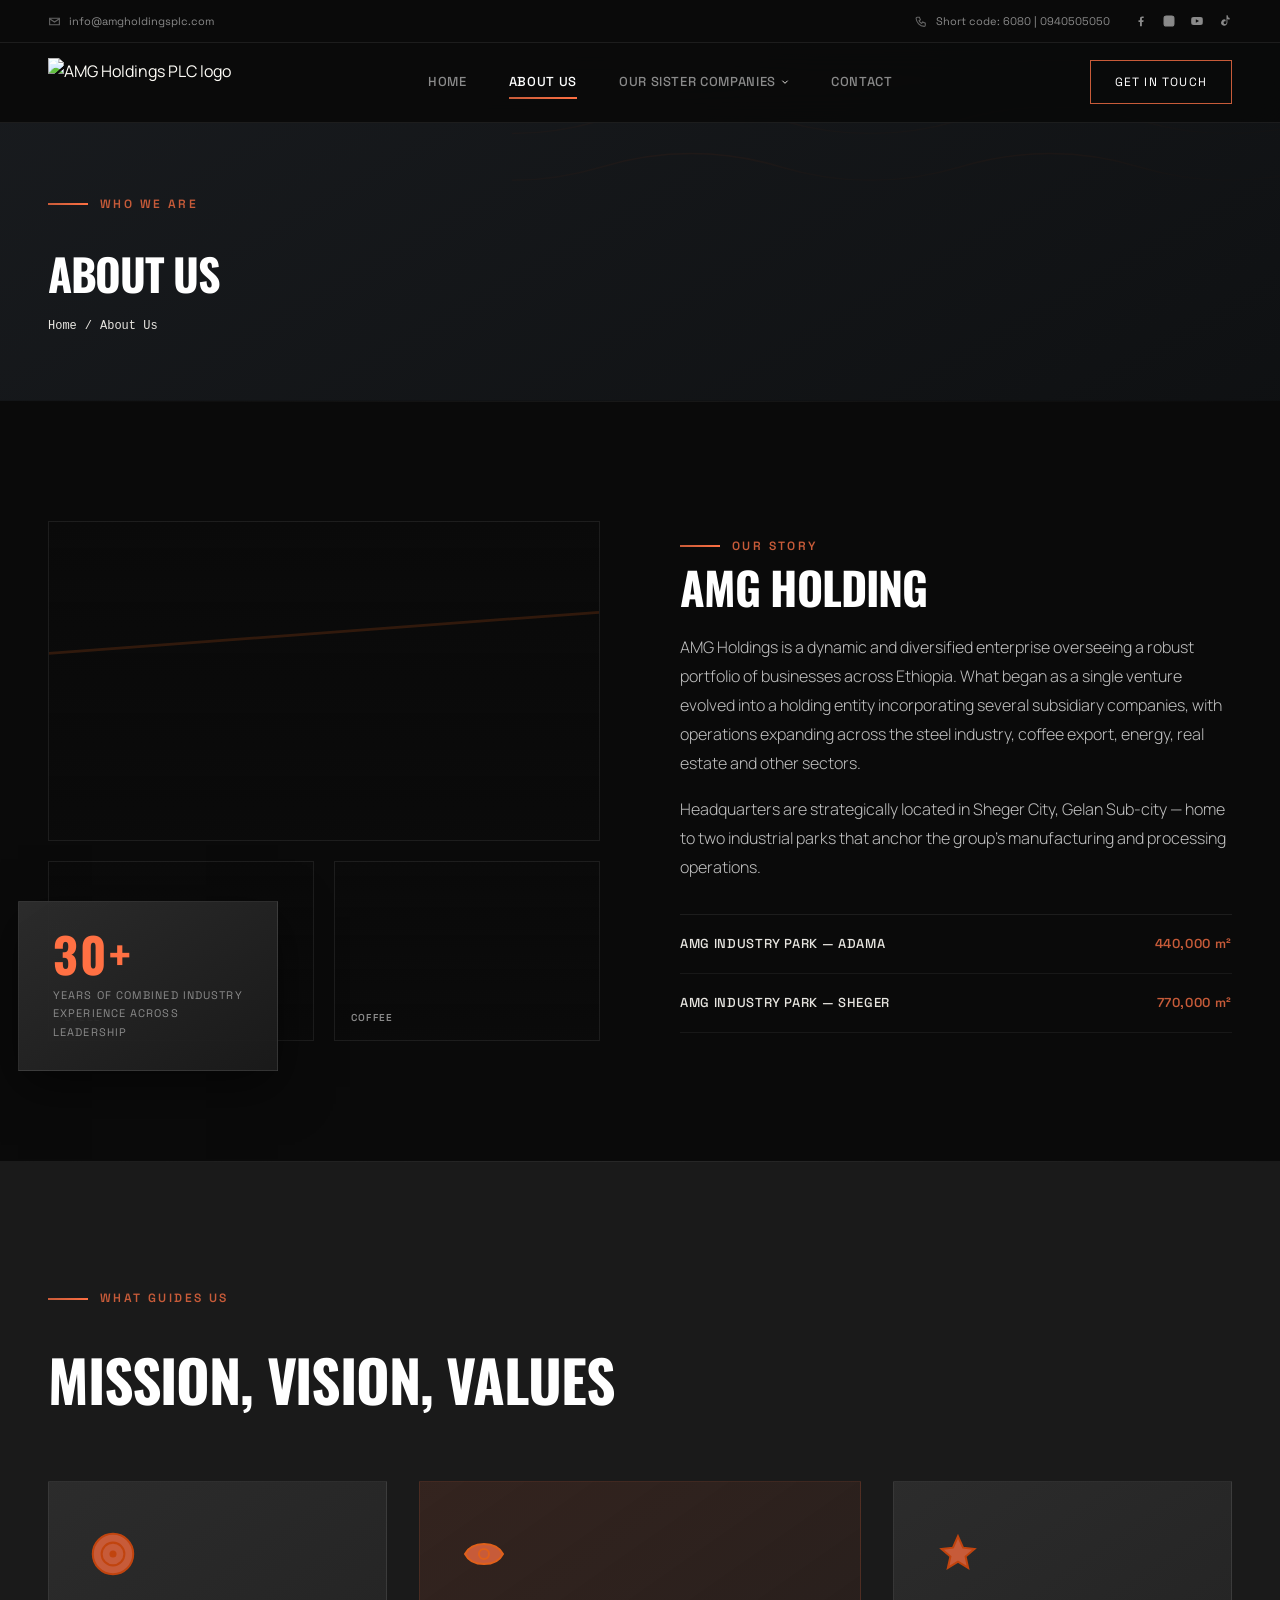
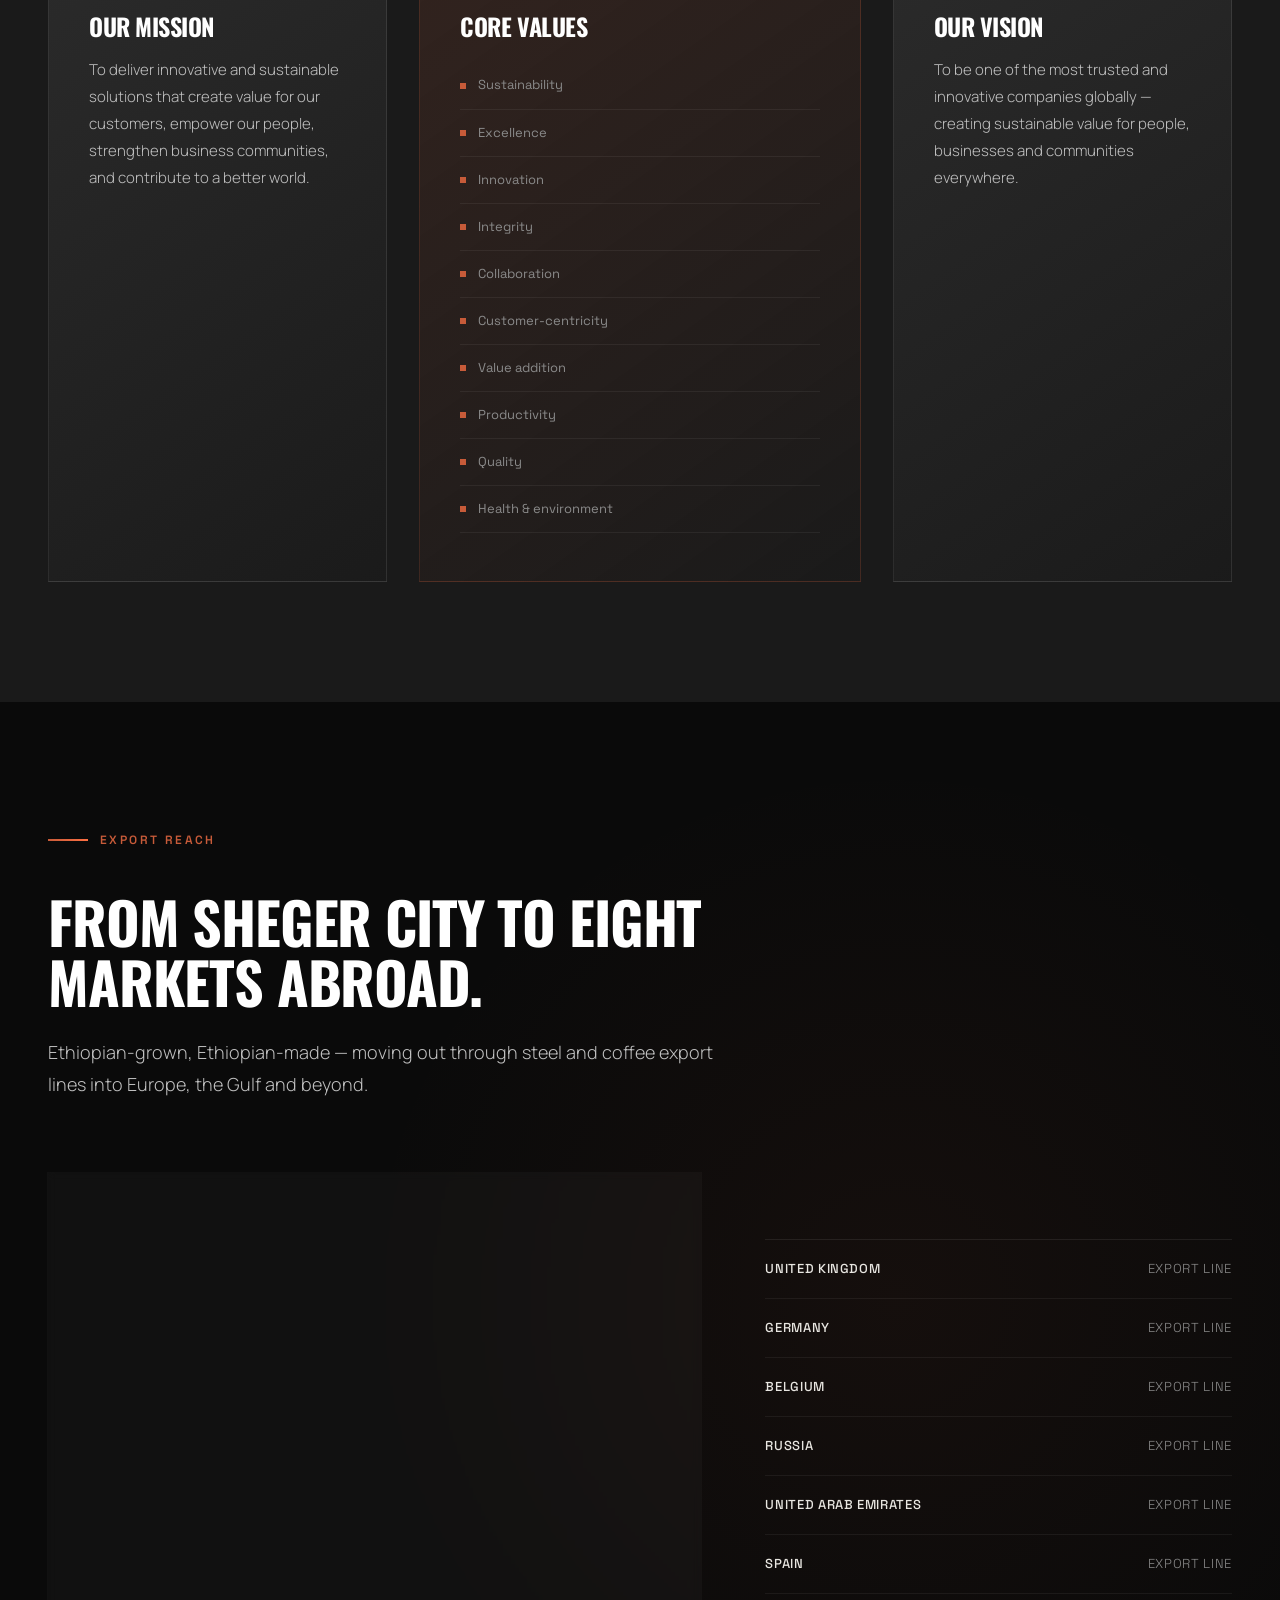
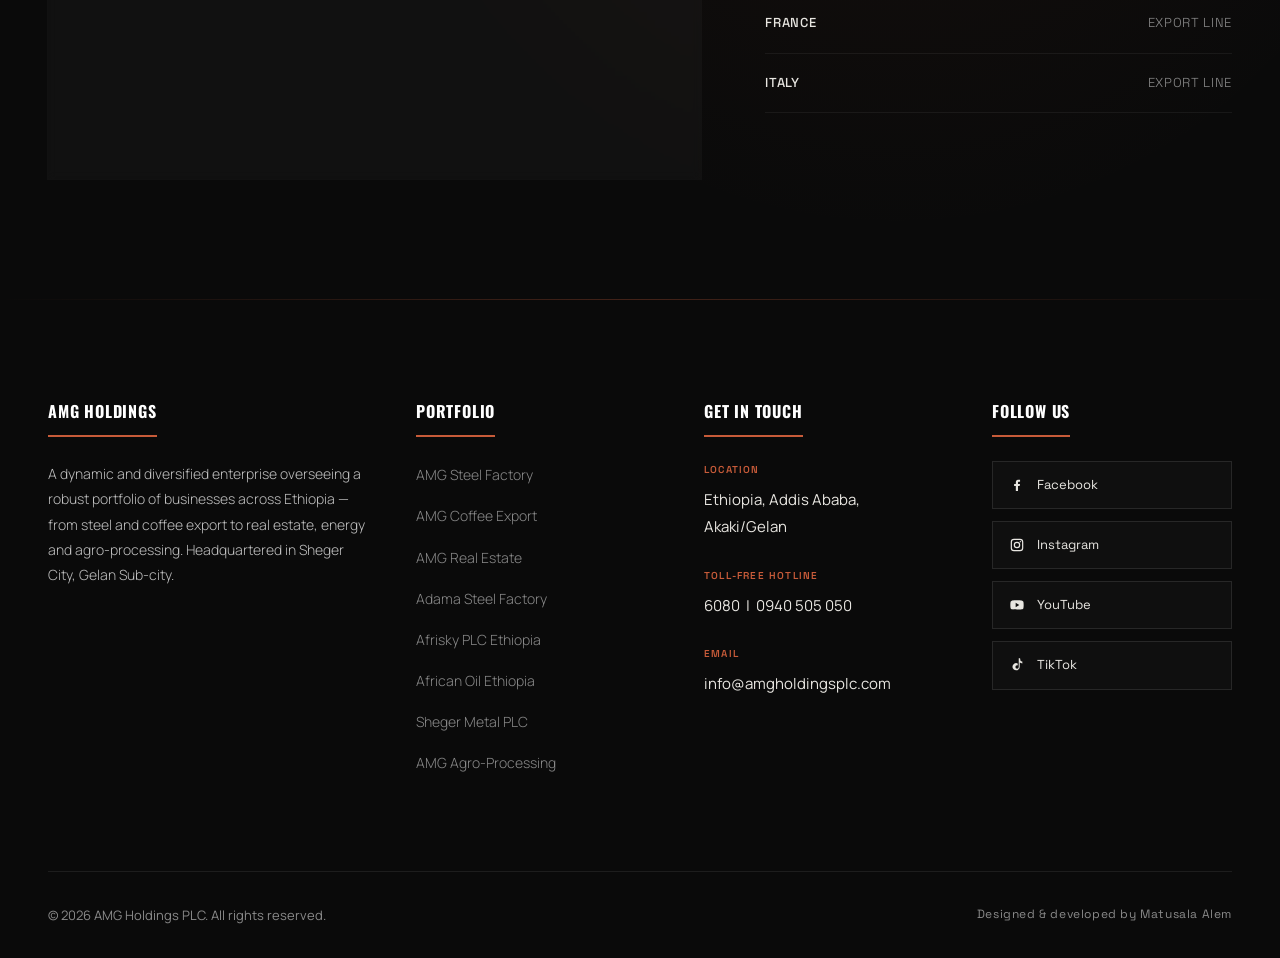
==== commit ffa5f21d: "**Add favicon to all pages and fix dropdown link clickability** * **Favicon Implementation**: Added " ====
--- a/about.html
+++ b/about.html
@@ -4,6 +4,7 @@
 <meta charset="UTF-8">
 <meta name="viewport" content="width=device-width, initial-scale=1.0">
 <title>About Us — AMG Holdings PLC</title>
+<link rel="icon" type="image/png" href="https://encrypted-tbn0.gstatic.com/images?q=tbn:ANd9GcS-nD_QL6WaclUHOSYw6Lz_EAPY8cBh3etyiiOaE5VEgg&s=10">
 <link rel="stylesheet" href="style.css">
 </head>
 <body>
--- a/style.css
+++ b/style.css
@@ -1,571 +1,1140 @@
 
-@import url('https://fonts.googleapis.com/css2?family=Space+Grotesk:wght@500;600;700&family=IBM+Plex+Sans:wght@400;500;600&family=IBM+Plex+Mono:wght@400;500;600&display=swap');
+/* ===== AMG HOLDINGS — INDUSTRIAL TITAN REDESIGN ===== */
+
+@import url('https://fonts.googleapis.com/css2?family=Oswald:wght@400;500;600;700&family=Manrope:wght@300;400;500;600;700&family=Space+Grotesk:wght@500;600;700&display=swap');
 
 :root{
-  --graphite:#1B1E22;
-  --steel:#2A2E34;
-  --oxide:#C1440E;
-  --oxide-bright:#E0601A;
-  --alloy:#9AA3AC;
-  --parchment:#EDEAE3;
-  --parchment-dim:#DFDACF;
-  --ink:#1B1E22;
-  --coffee:#4A2E1E;
-  --line:rgba(27,30,34,0.12);
-  --line-dark:rgba(154,163,172,0.18);
+  /* Industrial Titan Palette - Dark, Dramatic, Premium */
+  --volcanic:#0a0a0a;
+  --charcoal:#1a1a1a;
+  --graphite:#2d2d2d;
+  --steel:#3d3d3d;
+  --molten:#c75b39;
+  --molten-glow:#ff7043;
+  --electric:#4a90e2;
+  --titanium:#8a8a8a;
+  --silver:#c0c0c0;
+  --bone:#e8e6e1;
+  --pure-white:#ffffff;
+  
+  /* Gradients */
+  --gradient-hero:linear-gradient(135deg, rgba(10,10,10,0.95) 0%, rgba(26,26,26,0.85) 50%, rgba(10,10,10,0.92) 100%);
+  --gradient-overlay:linear-gradient(180deg, rgba(10,10,10,0.4) 0%, rgba(10,10,10,0.7) 50%, rgba(10,10,10,0.95) 100%);
+  --gradient-card:linear-gradient(145deg, rgba(45,45,45,0.95) 0%, rgba(26,26,26,0.98) 100%);
+  --gradient-accent:linear-gradient(135deg, var(--molten) 0%, var(--molten-glow) 100%);
+  
+  /* Shadows & Depth */
+  --shadow-sm:0 2px 8px rgba(0,0,0,0.3);
+  --shadow-md:0 8px 24px rgba(0,0,0,0.4);
+  --shadow-lg:0 16px 48px rgba(0,0,0,0.5);
+  --shadow-glow:0 0 40px rgba(199,91,57,0.3);
+  
+  /* Transitions */
+  --ease-out:cubic-bezier(0.215, 0.61, 0.355, 1);
+  --ease-elastic:cubic-bezier(0.68, -0.55, 0.265, 1.55);
 }
 
 *{box-sizing:border-box; margin:0; padding:0;}
 
-html{scroll-behavior:smooth;}
+html{
+  scroll-behavior:smooth;
+  font-size:16px;
+}
 
 body{
-  background:var(--parchment);
-  color:var(--ink);
-  font-family:'IBM Plex Sans', sans-serif;
-  font-size:16px;
-  line-height:1.6;
+  background:var(--volcanic);
+  color:var(--bone);
+  font-family:'Manrope', sans-serif;
+  font-weight:400;
+  line-height:1.7;
   -webkit-font-smoothing:antialiased;
+  -moz-osx-font-smoothing:grayscale;
   overflow-x:hidden;
 }
 
-h1,h2,h3,h4{
-  font-family:'Space Grotesk', sans-serif;
+/* ===== TYPOGRAPHY — BOLD & MASSIVE ===== */
+h1,h2,h3,h4,h5,h6{
+  font-family:'Oswald', sans-serif;
   font-weight:700;
-  line-height:1.05;
-  letter-spacing:-0.01em;
+  line-height:1.0;
+  letter-spacing:-0.02em;
+  text-transform:uppercase;
+  color:var(--pure-white);
+}
+
+h1{
+  font-size:clamp(3rem, 8vw, 7rem);
+  letter-spacing:-0.03em;
+}
+
+h2{
+  font-size:clamp(2.2rem, 5vw, 4.5rem);
+  letter-spacing:-0.02em;
+}
+
+h3{
+  font-size:clamp(1.4rem, 3vw, 2.2rem);
+}
+
+p{
+  font-size:1.0625rem;
+  line-height:1.8;
+  color:var(--silver);
 }
 
 .mono{
-  font-family:'IBM Plex Mono', monospace;
-  letter-spacing:0.02em;
-}
-
+  font-family:'Space Grotesk', monospace;
+  letter-spacing:0.05em;
+}
+
+/* ===== UTILITY CLASSES ===== */
 .eyebrow{
-  font-family:'IBM Plex Mono', monospace;
-  font-size:12px;
-  letter-spacing:0.16em;
-  text-transform:uppercase;
-  display:flex;
-  align-items:center;
-  gap:10px;
-  color:var(--oxide);
-  font-weight:500;
-}
+  font-family:'Space Grotesk', monospace;
+  font-size:0.75rem;
+  letter-spacing:0.2em;
+  text-transform:uppercase;
+  display:inline-flex;
+  align-items:center;
+  gap:12px;
+  color:var(--molten);
+  font-weight:600;
+  margin-bottom:24px;
+}
+
 .eyebrow::before{
   content:"";
-  width:24px;
-  height:1px;
-  background:var(--oxide);
+  width:40px;
+  height:2px;
+  background:var(--gradient-accent);
   display:inline-block;
 }
 
 .wrap{
-  max-width:1180px;
+  max-width:1400px;
   margin:0 auto;
-  padding:0 40px;
-}
-
-a{color:inherit; text-decoration:none;}
+  padding:0 48px;
+}
+
+a{color:inherit; text-decoration:none; transition:all 0.3s var(--ease-out);}
 
 /* ===== NAV ===== */
 header.site{
   position:fixed;
   top:0; left:0; right:0;
   z-index:100;
-  background:rgba(27,30,34,0.92);
-  backdrop-filter:blur(8px);
-  border-bottom:1px solid var(--line-dark);
-}
+  background:rgba(10,10,10,0.95);
+  backdrop-filter:blur(16px) saturate(180%);
+  border-bottom:1px solid rgba(255,255,255,0.08);
+}
+
 .nav-inner{
-  max-width:1180px;
+  max-width:1400px;
   margin:0 auto;
-  padding:0 40px;
-  height:72px;
+  padding:0 48px;
+  height:80px;
   display:flex;
   align-items:center;
   justify-content:space-between;
 }
-.brand{
-  display:flex;
-  align-items:center;
-}
+
 .brand img{
-  height:42px;
+  height:48px;
   width:auto;
   display:block;
-}
+  filter:brightness(1.1);
+}
+
 nav.links{
   display:flex;
-  gap:36px;
-  font-size:13px;
-  font-family:'IBM Plex Mono', monospace;
-  letter-spacing:0.03em;
-}
+  gap:42px;
+  font-size:0.8125rem;
+  font-family:'Space Grotesk', monospace;
+  letter-spacing:0.05em;
+  text-transform:uppercase;
+}
+
 nav.links a{
-  color:var(--alloy);
-  transition:color .2s ease;
-  position:relative;
-}
-nav.links a:hover{color:var(--parchment);}
-nav.links a.active-link{color:var(--oxide-bright);}
+  color:var(--titanium);
+  transition:all 0.3s var(--ease-out);
+  position:relative;
+  font-weight:500;
+}
+
+nav.links a::after{
+  content:"";
+  position:absolute;
+  bottom:-6px;
+  left:0;
+  width:0;
+  height:2px;
+  background:var(--gradient-accent);
+  transition:width 0.3s var(--ease-out);
+}
+
+nav.links a:hover,
+nav.links a.active-link{
+  color:var(--pure-white);
+}
+
+nav.links a:hover::after,
+nav.links a.active-link::after{
+  width:100%;
+}
+
 .nav-cta{
-  border:1px solid var(--line-dark);
-  padding:9px 18px;
-  font-family:'IBM Plex Mono', monospace;
-  font-size:12px;
-  color:var(--parchment);
-  letter-spacing:0.05em;
-  transition:all .2s ease;
-}
-.nav-cta:hover{border-color:var(--oxide); color:var(--oxide-bright);}
-.burger{display:none; flex-direction:column; gap:5px; cursor:pointer;}
-.burger span{width:22px; height:2px; background:var(--parchment);}
-
-/* ===== HERO ===== */
+  border:1px solid var(--molten);
+  padding:11px 24px;
+  font-family:'Space Grotesk', monospace;
+  font-size:0.75rem;
+  color:var(--pure-white);
+  letter-spacing:0.1em;
+  text-transform:uppercase;
+  transition:all 0.3s var(--ease-out);
+  background:transparent;
+}
+
+.nav-cta:hover{
+  border-color:var(--molten-glow);
+  color:var(--molten-glow);
+  box-shadow:var(--shadow-glow);
+}
+
+.burger{display:none; flex-direction:column; gap:6px; cursor:pointer;}
+.burger span{width:24px; height:2px; background:var(--bone); transition:all 0.3s ease;}
+
+/* ===== HERO — CINEMATIC & DRAMATIC ===== */
 .hero{
-  background-image:linear-gradient(100deg, rgba(15,17,19,0.94) 40%, rgba(15,17,19,0.6) 100%), linear-gradient(0deg, rgba(15,17,19,0.55), rgba(15,17,19,0.55)), var(--hero-bg, none);
+  min-height:100vh;
+  display:flex;
+  align-items:center;
+  background-image:var(--gradient-hero), var(--hero-bg, none);
   background-size:cover;
   background-position:center;
-  color:var(--parchment);
-  padding:206px 0 90px;
+  background-attachment:fixed;
+  color:var(--pure-white);
+  padding:140px 0 80px;
   position:relative;
   overflow:hidden;
 }
+
+.hero::before{
+  content:"";
+  position:absolute;
+  inset:0;
+  background:radial-gradient(circle at 30% 50%, rgba(199,91,57,0.08) 0%, transparent 60%);
+  pointer-events:none;
+  z-index:1;
+}
+
 .corrugate{
   position:absolute;
   top:0; right:-10%;
   width:70%;
   height:100%;
-  opacity:0.35;
+  opacity:0.15;
   pointer-events:none;
-}
+  z-index:2;
+}
+
 .hero-grid{
   display:grid;
-  grid-template-columns:1.4fr 1fr;
-  gap:60px;
-  align-items:end;
-  position:relative;
-  z-index:2;
-}
+  grid-template-columns:1.3fr 0.9fr;
+  gap:80px;
+  align-items:center;
+  position:relative;
+  z-index:3;
+  max-width:1200px;
+}
+
 .hero h1{
-  font-size:56px;
-  margin-top:22px;
-  color:var(--parchment);
-  max-width:680px;
-}
+  font-size:clamp(2.8rem, 7vw, 6.5rem);
+  line-height:0.95;
+  margin-top:28px;
+  color:var(--pure-white);
+  text-shadow:0 4px 40px rgba(0,0,0,0.6);
+  animation:maskReveal 1s var(--ease-out) 0.2s both;
+}
+
 .hero h1 em{
   font-style:normal;
-  color:var(--oxide-bright);
-}
+  color:transparent;
+  background:var(--gradient-accent);
+  -webkit-background-clip:text;
+  background-clip:text;
+  position:relative;
+}
+
 .hero p.lead{
-  margin-top:24px;
-  font-size:17px;
-  color:var(--alloy);
-  max-width:480px;
-  line-height:1.7;
-}
+  margin-top:32px;
+  font-size:1.1875rem;
+  color:var(--silver);
+  max-width:540px;
+  line-height:1.85;
+  font-weight:300;
+  animation:fadeUp 0.9s var(--ease-out) 0.4s both;
+}
+
 .hero-side{
-  border-left:1px solid var(--line-dark);
-  padding-left:32px;
-}
+  border-left:2px solid rgba(255,255,255,0.12);
+  padding-left:40px;
+  animation:fadeUp 0.9s var(--ease-out) 0.6s both;
+}
+
 .hero-side p{
-  font-size:14px;
-  color:var(--alloy);
-  line-height:1.75;
-}
+  font-size:0.9375rem;
+  color:var(--titanium);
+  line-height:1.85;
+  font-weight:300;
+}
+
 .hero-side .tag{
-  font-family:'IBM Plex Mono', monospace;
-  font-size:11px;
-  letter-spacing:0.14em;
-  text-transform:uppercase;
-  color:var(--oxide-bright);
-  margin-bottom:10px;
+  font-family:'Space Grotesk', monospace;
+  font-size:0.6875rem;
+  letter-spacing:0.18em;
+  text-transform:uppercase;
+  color:var(--molten-glow);
+  margin-bottom:16px;
   display:block;
+  font-weight:600;
 }
 
 .stat-strip{
-  margin-top:80px;
-  border-top:1px solid var(--line-dark);
-  padding-top:32px;
+  margin-top:100px;
+  border-top:1px solid rgba(255,255,255,0.1);
+  padding-top:40px;
   display:grid;
   grid-template-columns:repeat(4, 1fr);
   position:relative;
-  z-index:2;
-}
+  z-index:3;
+  gap:32px;
+}
+
 .stat-strip div{
-  border-left:1px solid var(--line-dark);
-  padding:0 24px;
-}
+  border-left:1px solid rgba(255,255,255,0.08);
+  padding:0 28px;
+  transition:transform 0.3s var(--ease-out);
+}
+
+.stat-strip div:hover{
+  transform:translateY(-4px);
+}
+
 .stat-strip div:first-child{border-left:none; padding-left:0;}
+
 .stat-num{
-  font-family:'Space Grotesk', sans-serif;
-  font-size:34px;
+  font-family:'Oswald', sans-serif;
+  font-size:clamp(2rem, 4vw, 3.5rem);
   font-weight:700;
-  color:var(--parchment);
-}
+  color:var(--pure-white);
+  line-height:1;
+  letter-spacing:-0.02em;
+}
+
 .stat-label{
-  font-family:'IBM Plex Mono', monospace;
-  font-size:11px;
-  letter-spacing:0.08em;
-  text-transform:uppercase;
-  color:var(--alloy);
-  margin-top:6px;
-}
+  font-family:'Space Grotesk', monospace;
+  font-size:0.6875rem;
+  letter-spacing:0.12em;
+  text-transform:uppercase;
+  color:var(--titanium);
+  margin-top:12px;
+  font-weight:500;
+}
+
+/* Hero Animations */
+@keyframes maskReveal{
+  from{opacity:0; transform:translateY(60px);}
+  to{opacity:1; transform:translateY(0);}
+}
+
+@keyframes fadeUp{
+  from{opacity:0; transform:translateY(30px);}
+  to{opacity:1; transform:translateY(0);}
+}
+
+.stat-strip div{
+  opacity:0;
+  animation:fadeUp 0.7s var(--ease-out) both;
+}
+
+.stat-strip div:nth-child(1){animation-delay:0.5s;}
+.stat-strip div:nth-child(2){animation-delay:0.6s;}
+.stat-strip div:nth-child(3){animation-delay:0.7s;}
+.stat-strip div:nth-child(4){animation-delay:0.8s;}
 
 /* ===== SECTION SHARED ===== */
-section{padding:110px 0;}
+section{padding:120px 0;}
+
 .section-head{
-  max-width:640px;
-  margin-bottom:56px;
-}
+  max-width:700px;
+  margin-bottom:72px;
+}
+
+.section-head .eyebrow{
+  margin-bottom:20px;
+}
+
 .section-head h2{
-  font-size:38px;
-  margin-top:16px;
-  color:var(--ink);
-}
+  font-size:clamp(2rem, 4.5vw, 4rem);
+  line-height:1.05;
+  margin-top:20px;
+  color:var(--pure-white);
+}
+
 .section-head p{
-  margin-top:16px;
-  color:#4b5157;
-  font-size:15.5px;
-}
-
-/* ===== PORTFOLIO LEDGER ===== */
+  margin-top:24px;
+  color:var(--silver);
+  font-size:1.125rem;
+  font-weight:300;
+}
+
+/* ===== PORTFOLIO LEDGER — TITAN CARDS ===== */
 .ledger{
-  background-image:linear-gradient(rgba(237,234,227,0.93), rgba(237,234,227,0.93)), var(--section-bg, none);
-  background-color:var(--parchment);
-  background-size:cover;
-  background-position:center;
-}
+  background:var(--charcoal);
+  position:relative;
+}
+
+.ledger::before{
+  content:"";
+  position:absolute;
+  top:0; left:0; right:0;
+  height:1px;
+  background:linear-gradient(90deg, transparent, rgba(199,91,57,0.3), transparent);
+}
+
 .ledger-table{
   display:grid;
   grid-template-columns:repeat(4, 1fr);
-  gap:1px;
-  background:var(--line);
-  border:1px solid var(--line);
-}
+  gap:32px;
+}
+
 .ledger-row{
-  background-image:linear-gradient(180deg, rgba(20,22,25,0.5), rgba(15,17,19,0.88)), var(--row-bg);
+  background:var(--gradient-card);
+  border:1px solid rgba(255,255,255,0.08);
+  overflow:hidden;
+  position:relative;
+  text-decoration:none;
+  transition:all 0.4s var(--ease-out);
+  cursor:pointer;
+  min-height:320px;
+  display:flex;
+  flex-direction:column;
+}
+
+.ledger-row::before{
+  content:"";
+  position:absolute;
+  inset:0;
+  background-image:var(--row-bg, none);
   background-size:cover;
   background-position:center;
+  opacity:0.15;
+  transition:opacity 0.4s ease, transform 0.6s var(--ease-out);
+  z-index:0;
+}
+
+.ledger-row::after{
+  content:"";
+  position:absolute;
+  inset:0;
+  background:linear-gradient(180deg, rgba(10,10,10,0.4) 0%, rgba(10,10,10,0.85) 40%, rgba(10,10,10,0.98) 100%);
+  transition:background 0.4s ease;
+  z-index:1;
+}
+
+.ledger-row:hover{
+  transform:translateY(-12px);
+  border-color:var(--molten);
+  box-shadow:0 20px 60px rgba(0,0,0,0.6), 0 0 40px rgba(199,91,57,0.15);
+}
+
+.ledger-row:hover::before{
+  opacity:0.25;
+  transform:scale(1.05);
+}
+
+.ledger-row-content{
+  position:relative;
+  z-index:2;
+  padding:36px 30px;
   display:flex;
   flex-direction:column;
-  gap:16px;
-  padding:32px 26px;
-  min-height:230px;
-  transition:background-image .25s ease;
-  cursor:pointer;
-  position:relative;
-  text-decoration:none;
-}
-.ledger-row:hover{background-image:linear-gradient(180deg, rgba(20,22,25,0.32), rgba(15,17,19,0.72)), var(--row-bg);}
-.ledger-row:hover .ledger-arrow{transform:translate(4px,-4px); opacity:1;}
+  flex-grow:1;
+}
+
 .ledger-top{
   display:flex;
   align-items:center;
   justify-content:space-between;
-}
+  margin-bottom:20px;
+}
+
 .ledger-idx{
-  font-family:'IBM Plex Mono', monospace;
-  font-size:13px;
-  color:var(--alloy);
-}
+  font-family:'Space Grotesk', monospace;
+  font-size:0.75rem;
+  color:var(--titanium);
+  letter-spacing:0.1em;
+}
+
 .ledger-code{
-  font-family:'IBM Plex Mono', monospace;
-  font-size:11px;
-  letter-spacing:0.06em;
-  color:var(--oxide-bright);
-  border:1px solid rgba(224,96,26,0.55);
-  background:rgba(15,17,19,0.4);
-  padding:5px 10px;
-  width:fit-content;
-  text-transform:uppercase;
-}
+  font-family:'Space Grotesk', monospace;
+  font-size:0.625rem;
+  letter-spacing:0.12em;
+  color:var(--molten-glow);
+  border:1px solid rgba(199,91,57,0.4);
+  background:rgba(199,91,57,0.08);
+  padding:6px 12px;
+  text-transform:uppercase;
+  font-weight:600;
+}
+
 .ledger-name{
-  font-family:'Space Grotesk', sans-serif;
+  font-family:'Oswald', sans-serif;
   font-weight:600;
-  font-size:19px;
-  color:var(--parchment);
-  min-height:50px;
-  text-shadow:0 1px 8px rgba(0,0,0,0.35);
-}
+  font-size:1.375rem;
+  color:var(--pure-white);
+  line-height:1.2;
+  margin-bottom:14px;
+  text-transform:uppercase;
+  letter-spacing:-0.01em;
+}
+
 .ledger-desc{
-  font-size:13.5px;
-  color:var(--alloy);
+  font-size:0.875rem;
+  color:var(--silver);
+  line-height:1.7;
   flex-grow:1;
-}
+  font-weight:300;
+}
+
 .ledger-arrow{
-  align-self:flex-end;
-  font-family:'IBM Plex Mono', monospace;
-  font-size:13px;
-  color:var(--oxide-bright);
-  opacity:0;
-  transform:translate(-4px,4px);
-  transition:all .25s ease;
-}
-
-/* ===== STORY ===== */
-.story{background:var(--parchment-dim);}
+  margin-top:24px;
+  font-family:'Space Grotesk', monospace;
+  font-size:0.8125rem;
+  color:var(--molten);
+  display:inline-flex;
+  align-items:center;
+  gap:8px;
+  font-weight:600;
+  text-transform:uppercase;
+  letter-spacing:0.08em;
+  transition:transform 0.3s var(--ease-out), gap 0.3s var(--ease-out);
+}
+
+.ledger-row:hover .ledger-arrow{
+  transform:translate(6px, -6px);
+  gap:12px;
+  color:var(--molten-glow);
+}
+
+/* ===== STORY SECTION — DARK & ATMOSPHERIC ===== */
+.story{
+  background:var(--volcanic);
+  position:relative;
+}
+
+.story::before{
+  content:"";
+  position:absolute;
+  top:0; left:0; right:0;
+  height:1px;
+  background:linear-gradient(90deg, transparent, rgba(255,255,255,0.06), transparent);
+}
+
 .story-grid{
   display:grid;
   grid-template-columns:1fr 1fr;
-  gap:64px;
-  align-items:center;
-}
+  gap:80px;
+  align-items:center;
+}
+
 .story-media{
   position:relative;
 }
+
 .story-media .badge{
   position:absolute;
-  bottom:-22px;
-  left:-22px;
-  background:var(--graphite);
-  color:var(--parchment);
-  padding:20px 26px;
-  max-width:230px;
-}
+  bottom:-30px;
+  left:-30px;
+  background:var(--gradient-card);
+  color:var(--bone);
+  padding:28px 34px;
+  max-width:260px;
+  border:1px solid rgba(255,255,255,0.08);
+  box-shadow:var(--shadow-lg);
+}
+
 .story-media .badge .num{
-  font-family:'Space Grotesk', sans-serif;
-  font-size:26px;
+  font-family:'Oswald', sans-serif;
+  font-size:3rem;
   font-weight:700;
-  color:var(--oxide-bright);
-}
+  color:var(--molten-glow);
+  line-height:1;
+}
+
 .story-media .badge .lbl{
-  font-family:'IBM Plex Mono', monospace;
-  font-size:11px;
-  letter-spacing:0.05em;
-  color:var(--alloy);
-  margin-top:4px;
-}
+  font-family:'Space Grotesk', monospace;
+  font-size:0.6875rem;
+  letter-spacing:0.1em;
+  color:var(--titanium);
+  margin-top:8px;
+  text-transform:uppercase;
+}
+
 .story-swatch-row{
   display:grid;
   grid-template-columns:1fr 1fr;
-  gap:16px;
-  margin-top:16px;
-}
+  gap:20px;
+  margin-top:20px;
+}
+
 .swatch{
-  height:150px;
+  height:180px;
   position:relative;
   overflow:hidden;
-}
+  border:1px solid rgba(255,255,255,0.08);
+}
+
 .swatch.steel{
-  background-image:linear-gradient(180deg, rgba(20,22,25,0.15), rgba(15,17,19,0.75)), var(--swatch-bg, linear-gradient(135deg,#3a4048,#20242a 60%));
+  background-image:var(--gradient-overlay), var(--swatch-bg, linear-gradient(135deg,#3d3d3d,#2d2d2d 60%));
   background-size:cover;
   background-position:center;
 }
+
 .swatch.coffee{
-  background-image:linear-gradient(180deg, rgba(20,14,10,0.15), rgba(15,10,7,0.75)), var(--swatch-bg, linear-gradient(135deg,#4A2E1E,#2b1a11 60%));
+  background-image:var(--gradient-overlay), var(--swatch-bg, linear-gradient(135deg,#5c3a2a,#3a2518 60%));
   background-size:cover;
   background-position:center;
 }
+
 .swatch .swatch-label{
   position:absolute;
-  bottom:12px; left:14px;
+  bottom:14px; left:16px;
+  font-family:'Space Grotesk', monospace;
+  font-size:0.625rem;
+  letter-spacing:0.12em;
+  text-transform:uppercase;
+  color:var(--titanium);
+  font-weight:600;
+}
+
+.hero-photo{
+  width:100%;
+  height:320px;
+  background-image:var(--gradient-overlay), var(--photo-bg, linear-gradient(155deg,#3d3d3d 0%, #2d2d2d 55%, #1a1a1a 100%));
+  background-size:cover;
+  background-position:center;
+  position:relative;
+  overflow:hidden;
+  border:1px solid rgba(255,255,255,0.08);
+}
+
+.hero-photo svg{position:absolute; inset:0; width:100%; height:100%; opacity:0.3;}
+
+.story-copy .eyebrow{margin-bottom:8px;}
+.story-copy h2{font-size:clamp(1.8rem, 3.5vw, 3rem); margin-bottom:24px; color:var(--pure-white);}
+.story-copy p{color:var(--silver); font-size:1rem; margin-bottom:18px; font-weight:300;}
+
+.park-list{
+  margin-top:32px;
+  border-top:1px solid rgba(255,255,255,0.08);
+}
+
+.park-row{
+  display:flex;
+  justify-content:space-between;
+  padding:18px 0;
+  border-bottom:1px solid rgba(255,255,255,0.06);
+  font-family:'Space Grotesk', monospace;
+  font-size:0.8125rem;
+}
+
+.park-row .pname{color:var(--bone); font-weight:500; text-transform:uppercase; letter-spacing:0.05em;}
+.park-row .pval{color:var(--molten); font-weight:600;}
+
+/* ===== MVV — MISSION VISION VALUES ===== */
+.mvv{
+  background:var(--charcoal);
+  position:relative;
+}
+
+.mvv::before{
+  content:"";
+  position:absolute;
+  top:0; left:0; right:0;
+  height:1px;
+  background:linear-gradient(90deg, transparent, rgba(255,255,255,0.06), transparent);
+}
+
+.mvv-grid{
+  display:grid;
+  grid-template-columns:1fr 1.3fr 1fr;
+  gap:32px;
+}
+
+.mvv-card{
+  background:var(--gradient-card);
+  padding:48px 40px;
+  border:1px solid rgba(255,255,255,0.08);
+  transition:all 0.4s var(--ease-out);
+}
+
+.mvv-card:hover{
+  transform:translateY(-8px);
+  border-color:rgba(199,91,57,0.3);
+  box-shadow:0 12px 40px rgba(0,0,0,0.4);
+}
+
+.mvv-card.dark{
+  background:linear-gradient(145deg, rgba(199,91,57,0.15) 0%, rgba(26,26,26,0.98) 100%);
+  color:var(--pure-white);
+  border-color:rgba(199,91,57,0.2);
+}
+
+.mvv-icon{
+  width:48px; height:48px;
+  margin-bottom:28px;
+  fill:var(--molten);
+}
+
+.mvv-card h3{
+  font-size:1.5rem;
+  margin-bottom:18px;
+  color:var(--pure-white);
+}
+
+.mvv-card p{
+  font-size:0.9375rem;
+  color:var(--silver);
+  line-height:1.8;
+  font-weight:300;
+}
+
+.mvv-card.dark p{color:var(--titanium);}
+
+.values-list{margin-top:24px;}
+
+.values-list div{
+  display:flex;
+  align-items:center;
+  gap:12px;
+  padding:12px 0;
+  border-bottom:1px solid rgba(255,255,255,0.06);
+  font-family:'Space Grotesk', monospace;
+  font-size:0.8125rem;
+  color:var(--titanium);
+}
+
+.values-list div::before{
+  content:"";
+  width:6px; height:6px;
+  background:var(--molten);
+  flex-shrink:0;
+}
+
+/* ===== REACH — GLOBAL FOOTPRINT ===== */
+.reach{
+  background:var(--volcanic);
+  position:relative;
+  overflow:hidden;
+}
+
+.reach::before{
+  content:"";
+  position:absolute;
+  inset:0;
+  background:radial-gradient(circle at 70% 50%, rgba(199,91,57,0.06) 0%, transparent 50%);
+  pointer-events:none;
+}
+
+.reach .section-head h2{color:var(--pure-white);}
+.reach .section-head p{color:var(--silver);}
+
+.reach-grid{
+  display:grid;
+  grid-template-columns:1.4fr 1fr;
+  gap:64px;
+  align-items:center;
+  position:relative;
+  z-index:2;
+}
+
+.map-wrap{
+  position:relative;
+  background:rgba(255,255,255,0.03);
+  border:1px solid rgba(255,255,255,0.08);
+  padding:16px;
+  backdrop-filter:blur(4px);
+}
+
+.map-wrap svg{width:100%; height:auto; display:block;}
+
+.map-legend{
+  display:flex;
+  align-items:center;
+  gap:10px;
+  margin-top:18px;
+  font-family:'Space Grotesk', monospace;
+  font-size:0.625rem;
+  letter-spacing:0.1em;
+  text-transform:uppercase;
+  color:var(--titanium);
+}
+
+.map-legend .dot{width:8px; height:8px; border-radius:50%; display:inline-block;}
+.map-legend .dot.origin{background:var(--molten-glow); box-shadow:0 0 12px rgba(199,91,57,0.6);}
+.map-legend .dot.dest{background:var(--titanium);}
+
+.reach-list{
+  border-top:1px solid rgba(255,255,255,0.08);
+}
+
+.reach-item{
+  display:flex;
+  justify-content:space-between;
+  padding:18px 0;
+  border-bottom:1px solid rgba(255,255,255,0.06);
+  font-family:'Space Grotesk', monospace;
+  font-size:0.8125rem;
+  transition:all 0.3s var(--ease-out);
+}
+
+.reach-item:hover{
+  padding-left:12px;
+  background:rgba(255,255,255,0.02);
+}
+
+.reach-item .country{color:var(--bone); font-weight:500; text-transform:uppercase; letter-spacing:0.05em;}
+.reach-item .via{color:var(--titanium); font-weight:300;}
+
+/* ===== CONTACT / FOOTER — INDUSTRIAL BASE ===== */
+footer{
+  background:var(--volcanic);
+  color:var(--titanium);
+  padding:100px 0 0;
+  position:relative;
+}
+
+footer::before{
+  content:"";
+  position:absolute;
+  top:0; left:0; right:0;
+  height:1px;
+  background:linear-gradient(90deg, transparent, rgba(199,91,57,0.3), transparent);
+}
+
+.foot-grid{
+  display:grid;
+  grid-template-columns:1.2fr 0.9fr 0.9fr 0.9fr;
+  gap:48px;
+  padding-bottom:80px;
+  border-bottom:1px solid rgba(255,255,255,0.08);
+}
+
+.foot-col h4{
+  font-family:'Oswald', sans-serif;
+  font-size:1rem;
+  color:var(--pure-white);
+  margin-bottom:24px;
+  padding-bottom:16px;
+  border-bottom:2px solid var(--molten);
+  display:inline-block;
+  text-transform:uppercase;
+  letter-spacing:0.05em;
+}
+
+.foot-col p{font-size:0.875rem; line-height:1.8; color:var(--silver); font-weight:300;}
+.foot-col ul{list-style:none;}
+.foot-col li{margin-bottom:14px;}
+.foot-col li a{
+  font-size:0.875rem;
+  color:var(--titanium);
+  transition:all 0.3s var(--ease-out);
+  font-weight:300;
+}
+
+.foot-col li a:hover{color:var(--molten-glow); padding-left:6px;}
+
+.follow-btns{display:flex; flex-direction:column; gap:12px;}
+.follow-btn{
+  display:flex;
+  align-items:center;
+  gap:12px;
+  border:1px solid rgba(255,255,255,0.1);
+  padding:12px 16px;
+  font-family:'Space Grotesk', monospace;
+  font-size:0.8125rem;
+  color:var(--bone);
+  transition:all 0.3s var(--ease-out);
+  background:rgba(255,255,255,0.02);
+}
+
+.follow-btn:hover{
+  border-color:var(--molten);
+  color:var(--molten-glow);
+  background:rgba(199,91,57,0.08);
+  transform:translateX(4px);
+}
+
+.follow-btn svg{width:16px; height:16px; flex-shrink:0;}
+
+.foot-detail{margin-bottom:26px;}
+.foot-detail .k{
+  font-family:'Space Grotesk', monospace;
+  font-size:0.625rem;
+  letter-spacing:0.12em;
+  text-transform:uppercase;
+  color:var(--molten);
+  display:block;
+  margin-bottom:8px;
+  font-weight:600;
+}
+.foot-detail .v{font-size:0.9375rem; color:var(--bone); font-weight:400;}
+
+.foot-bottom{
+  display:flex;
+  justify-content:space-between;
+  align-items:center;
+  padding:32px 0;
+  font-size:0.8125rem;
+}
+
+.dev-credit{
+  font-family:'Space Grotesk', monospace;
+  font-size:0.75rem;
+  color:var(--titanium);
+  letter-spacing:0.05em;
+}
+
+/* scroll reveal */
+.reveal{opacity:0; transform:translateY(24px); transition:opacity .7s ease, transform .7s ease;}
+.reveal.in{opacity:1; transform:translateY(0);}
+
+/* Enhanced reveal with stagger delays */
+.reveal[data-delay="1"]{transition-delay:.1s;}
+.reveal[data-delay="2"]{transition-delay:.2s;}
+.reveal[data-delay="3"]{transition-delay:.3s;}
+.reveal[data-delay="4"]{transition-delay:.4s;}
+
+/* Respect reduced motion preferences */
+@media(prefers-reduced-motion:reduce){
+  html{scroll-behavior:auto;}
+  .reveal,.reveal[data-delay]{transition:none; opacity:1; transform:none;}
+  .hero h1,.hero p.lead,.stat-strip div,.ledger-row,.mvv-card,.reach-item{animation:none!important; transition:none!important;}
+}
+
+/* ===== HERO ENHANCEMENTS ===== */
+.hero h1{
+  text-shadow:0 2px 20px rgba(0,0,0,0.4);
+  animation:fadeUp .8s ease-out both;
+}
+.hero p.lead{
+  animation:fadeUp .8s ease-out .15s both;
+}
+.hero-side{
+  animation:fadeUp .8s ease-out .3s both;
+}
+.stat-strip div{
+  opacity:0;
+  animation:fadeUp .6s ease-out both;
+}
+.stat-strip div:nth-child(1){animation-delay:.4s;}
+.stat-strip div:nth-child(2){animation-delay:.5s;}
+.stat-strip div:nth-child(3){animation-delay:.6s;}
+.stat-strip div:nth-child(4){animation-delay:.7s;}
+
+@keyframes fadeUp{
+  from{opacity:0; transform:translateY(20px);}
+  to{opacity:1; transform:translateY(0);}
+}
+
+/* ===== SISTER COMPANIES CARD GRID ===== */
+.companies-grid{
+  display:grid;
+  grid-template-columns:repeat(4, 1fr);
+  gap:24px;
+  margin-top:40px;
+}
+.company-card{
+  background:var(--parchment);
+  border:1px solid var(--line);
+  overflow:hidden;
+  position:relative;
+  text-decoration:none;
+  transition:all .3s cubic-bezier(.25,.8,.25,1);
+  box-shadow:0 2px 8px rgba(0,0,0,0.04);
+}
+.company-card:hover{
+  transform:translateY(-6px);
+  box-shadow:0 12px 32px rgba(0,0,0,0.12);
+  border-color:var(--oxide);
+}
+.company-card-image{
+  height:180px;
+  background-size:cover;
+  background-position:center;
+  position:relative;
+  overflow:hidden;
+}
+.company-card-image::after{
+  content:"";
+  position:absolute;
+  inset:0;
+  background:linear-gradient(180deg, rgba(15,17,19,0.2) 0%, rgba(15,17,19,0.65) 100%);
+  transition:background .3s ease;
+}
+.company-card:hover .company-card-image::after{
+  background:linear-gradient(180deg, rgba(15,17,19,0.1) 0%, rgba(15,17,19,0.5) 100%);
+}
+.company-card-badge{
+  position:absolute;
+  top:14px;
+  left:14px;
   font-family:'IBM Plex Mono', monospace;
   font-size:10px;
   letter-spacing:0.1em;
   text-transform:uppercase;
+  color:var(--parchment);
+  background:var(--oxide);
+  padding:5px 10px;
+  z-index:2;
+}
+.company-card-content{
+  padding:22px 20px;
+}
+.company-card-idx{
+  font-family:'IBM Plex Mono', monospace;
+  font-size:11px;
   color:var(--alloy);
-}
-.hero-photo{
-  width:100%;
-  height:280px;
-  background-image:linear-gradient(155deg, rgba(58,64,72,0.25) 0%, rgba(35,38,43,0.55) 55%, rgba(27,30,34,0.85) 100%), var(--photo-bg, linear-gradient(155deg,#3a4048 0%, #23262b 55%, #1B1E22 100%));
-  background-size:cover;
-  background-position:center;
-  position:relative;
-  overflow:hidden;
-}
-.hero-photo svg{position:absolute; inset:0; width:100%; height:100%;}
-
-.story-copy .eyebrow{margin-bottom:4px;}
-.story-copy h2{font-size:36px; margin-bottom:20px;}
-.story-copy p{color:#454b51; font-size:15px; margin-bottom:16px;}
-.park-list{
-  margin-top:26px;
-  border-top:1px solid var(--line);
-}
-.park-row{
-  display:flex;
-  justify-content:space-between;
-  padding:16px 0;
-  border-bottom:1px solid var(--line);
-  font-family:'IBM Plex Mono', monospace;
+  letter-spacing:0.08em;
+  text-transform:uppercase;
+  margin-bottom:8px;
+}
+.company-card-name{
+  font-family:'Space Grotesk', sans-serif;
+  font-weight:600;
+  font-size:17px;
+  color:var(--ink);
+  margin-bottom:10px;
+  line-height:1.3;
+}
+.company-card-desc{
   font-size:13.5px;
-}
-.park-row .pname{color:var(--ink); font-weight:500;}
-.park-row .pval{color:var(--oxide);}
-
-/* ===== MVV ===== */
-.mvv{background:var(--parchment);}
-.mvv-grid{
-  display:grid;
-  grid-template-columns:1fr 1.3fr 1fr;
-  gap:1px;
-  background:var(--line);
-  border:1px solid var(--line);
-}
-.mvv-card{
-  background:var(--parchment);
-  padding:44px 36px;
-}
-.mvv-card.dark{
-  background:var(--graphite);
-  color:var(--parchment);
-}
-.mvv-icon{
-  width:38px; height:38px;
-  margin-bottom:22px;
-}
-.mvv-card h3{
-  font-size:21px;
-  margin-bottom:14px;
-}
-.mvv-card p{
-  font-size:14.5px;
-  color:#4b5157;
-}
-.mvv-card.dark p{color:var(--alloy);}
-.values-list{margin-top:20px;}
-.values-list div{
-  display:flex;
-  align-items:center;
-  gap:10px;
-  padding:9px 0;
-  border-bottom:1px solid rgba(154,163,172,0.15);
-  font-family:'IBM Plex Mono', monospace;
-  font-size:12.5px;
-  color:var(--alloy);
-}
-.values-list div::before{
-  content:"";
-  width:5px; height:5px;
-  background:var(--oxide-bright);
-}
-
-/* ===== REACH ===== */
-.reach{
-  background-image:linear-gradient(100deg, rgba(15,17,19,0.94) 40%, rgba(15,17,19,0.6) 100%), linear-gradient(0deg, rgba(15,17,19,0.55), rgba(15,17,19,0.55)), var(--hero-bg, none);
-  background-size:cover;
-  background-position:center;
-  color:var(--parchment);
-}
-.reach .section-head h2{color:var(--parchment);}
-.reach .section-head p{color:var(--alloy);}
-.reach-grid{
-  display:grid;
-  grid-template-columns:1.5fr 1fr;
-  gap:50px;
-  align-items:center;
-}
-.map-wrap{
-  position:relative;
-  background:rgba(255,255,255,0.02);
-  border:1px solid var(--line-dark);
-  padding:10px;
-}
-.map-wrap svg{width:100%; height:auto; display:block;}
-.map-legend{
-  display:flex;
-  align-items:center;
-  gap:8px;
-  margin-top:14px;
-  font-family:'IBM Plex Mono', monospace;
-  font-size:10.5px;
-  letter-spacing:0.06em;
-  text-transform:uppercase;
-  color:var(--alloy);
-}
-.map-legend .dot{width:7px; height:7px; border-radius:50%; display:inline-block;}
-.map-legend .dot.origin{background:var(--oxide-bright);}
-.map-legend .dot.dest{background:var(--alloy);}
-.reach-list{
-  border-top:1px solid var(--line-dark);
-}
-.reach-item{
-  display:flex;
-  justify-content:space-between;
-  padding:15px 0;
-  border-bottom:1px solid var(--line-dark);
-  font-family:'IBM Plex Mono', monospace;
-  font-size:13px;
-}
-.reach-item .country{color:var(--parchment);}
-.reach-item .via{color:var(--alloy);}
-
-/* ===== CONTACT / FOOTER ===== */
-footer{
-  background:#15181B;
-  color:var(--alloy);
-  padding:90px 0 0;
-}
-.foot-grid{
-  display:grid;
-  grid-template-columns:1.2fr 0.9fr 0.9fr 0.9fr;
-  gap:40px;
-  padding-bottom:70px;
-  border-bottom:1px solid var(--line-dark);
-}
-.foot-col h4{
-  font-family:'Space Grotesk', sans-serif;
-  font-size:16px;
-  color:var(--parchment);
-  margin-bottom:18px;
-  padding-bottom:14px;
-  border-bottom:1px solid var(--oxide);
-  display:inline-block;
-}
-.foot-col p{font-size:13.5px; line-height:1.8;}
-.foot-col ul{list-style:none;}
-.foot-col li{margin-bottom:11px;}
-.foot-col li a{
-  font-size:13.5px;
-  color:var(--alloy);
-  transition:color .2s ease;
-}
-.foot-col li a:hover{color:var(--oxide-bright);}
-.follow-btns{display:flex; flex-direction:column; gap:10px;}
-.follow-btn{
-  display:flex;
-  align-items:center;
-  gap:10px;
-  border:1px solid var(--line-dark);
-  padding:10px 14px;
-  font-family:'IBM Plex Mono', monospace;
-  font-size:12.5px;
-  color:var(--parchment);
-  transition:all .2s ease;
-}
-.follow-btn:hover{border-color:var(--oxide); color:var(--oxide-bright); background:rgba(193,68,14,0.06);}
-.follow-btn svg{width:15px; height:15px; flex-shrink:0;}
-.foot-detail{margin-bottom:22px;}
-.foot-detail .k{
-  font-family:'IBM Plex Mono', monospace;
-  font-size:10.5px;
-  letter-spacing:0.1em;
-  text-transform:uppercase;
-  color:var(--oxide-bright);
-  display:block;
-  margin-bottom:5px;
-}
-.foot-detail .v{font-size:14px; color:var(--parchment);}
-.foot-bottom{
-  display:flex;
-  justify-content:space-between;
-  align-items:center;
-  padding:26px 0;
-  font-size:12.5px;
-}
-.dev-credit{
+  color:#5a6066;
+  line-height:1.6;
+  margin-bottom:16px;
+}
+.company-card-link{
   font-family:'IBM Plex Mono', monospace;
   font-size:12px;
-  color:var(--alloy);
-  letter-spacing:0.02em;
-}
-
-/* scroll reveal */
-.reveal{opacity:0; transform:translateY(24px); transition:opacity .7s ease, transform .7s ease;}
-.reveal.in{opacity:1; transform:translateY(0);}
+  color:var(--oxide);
+  display:inline-flex;
+  align-items:center;
+  gap:6px;
+  font-weight:500;
+  transition:gap .2s ease;
+}
+.company-card:hover .company-card-link{
+  gap:10px;
+}
+.company-card-arrow{
+  transition:transform .2s ease;
+}
+.company-card:hover .company-card-arrow{
+  transform:translate(3px, -3px);
+}
+
+/* Category colors for badges */
+.company-card[data-category="steel"] .company-card-badge{background:#2A2E34;}
+.company-card[data-category="coffee"] .company-card-badge{background:#4A2E1E;}
+.company-card[data-category="realestate"] .company-card-badge{background:#C1440E;}
+.company-card[data-category="energy"] .company-card-badge{background:#1B1E22;}
+.company-card[data-category="agro"] .company-card-badge{background:#5A6B3A;}
+.company-card[data-category="metal"] .company-card-badge{background:#3D4348;}
+
+@media(max-width:1200px){
+  .companies-grid{grid-template-columns:repeat(3, 1fr);}
+}
+@media(max-width:900px){
+  .companies-grid{grid-template-columns:repeat(2, 1fr);}
+}
+@media(max-width:600px){
+  .companies-grid{grid-template-columns:1fr;}
+}
+
+/* ===== LEDGER ROW ENHANCEMENTS ===== */
+.ledger-row{
+  animation:fadeUp .6s ease-out both;
+}
+.ledger-row:nth-child(1){animation-delay:.1s;}
+.ledger-row:nth-child(2){animation-delay:.15s;}
+.ledger-row:nth-child(3){animation-delay:.2s;}
+.ledger-row:nth-child(4){animation-delay:.25s;}
+.ledger-row:nth-child(5){animation-delay:.3s;}
+.ledger-row:nth-child(6){animation-delay:.35s;}
+.ledger-row:nth-child(7){animation-delay:.4s;}
+.ledger-row:nth-child(8){animation-delay:.45s;}
+
+/* ===== MVV CARD ENHANCEMENTS ===== */
+.mvv-card{
+  transition:transform .3s ease, box-shadow .3s ease;
+}
+.mvv-card:hover{
+  transform:translateY(-4px);
+  box-shadow:0 8px 24px rgba(0,0,0,0.08);
+}
+
+/* ===== REACH LIST ENHANCEMENTS ===== */
+.reach-item{
+  transition:padding-left .2s ease, background .2s ease;
+}
+.reach-item:hover{
+  padding-left:8px;
+  background:rgba(255,255,255,0.02);
+}
+
+/* ===== BUTTON ENHANCEMENTS ===== */
+.cta-btn,.nav-cta,.follow-btn{
+  position:relative;
+  overflow:hidden;
+}
+.cta-btn::before,.nav-cta::before,.follow-btn::before{
+  content:"";
+  position:absolute;
+  top:50%;
+  left:50%;
+  width:0;
+  height:0;
+  background:rgba(255,255,255,0.1);
+  border-radius:50%;
+  transform:translate(-50%, -50%);
+  transition:width .4s ease, height .4s ease;
+}
+.cta-btn:hover::before,.nav-cta:hover::before,.follow-btn:hover::before{
+  width:300px;
+  height:300px;
+}
+
+/* ===== FOOTER LINKS ENHANCEMENT ===== */
+.foot-col li a{
+  position:relative;
+  padding-left:0;
+  transition:padding-left .2s ease, color .2s ease;
+}
+.foot-col li a:hover{
+  padding-left:6px;
+}
+.foot-col li a::before{
+  content:"→";
+  position:absolute;
+  left:-10px;
+  opacity:0;
+  transition:opacity .2s ease, left .2s ease;
+  color:var(--oxide-bright);
+}
+.foot-col li a:hover::before{
+  opacity:1;
+  left:0;
+}
 
 @media(max-width:1050px){
   .ledger-table{grid-template-columns:repeat(2, 1fr);}
@@ -594,22 +1163,22 @@
   .foot-bottom{flex-direction:column; gap:14px; align-items:flex-start;}
 }
 
-/* ===== TOPBAR ===== */
+/* ===== TOPBAR — INDUSTRIAL STRIP ===== */
 .topbar{
-  background:#0F1113;
-  color:var(--alloy);
-  font-family:'IBM Plex Mono', monospace;
-  font-size:11.5px;
-  border-bottom:1px solid var(--line-dark);
+  background:var(--volcanic);
+  color:var(--titanium);
+  font-family:'Space Grotesk', monospace;
+  font-size:0.6875rem;
+  border-bottom:1px solid rgba(255,255,255,0.08);
   position:fixed;
   top:0; left:0; right:0;
   z-index:101;
 }
 .topbar-inner{
-  max-width:1180px;
+  max-width:1400px;
   margin:0 auto;
-  padding:0 40px;
-  height:38px;
+  padding:0 48px;
+  height:42px;
   display:flex;
   align-items:center;
   justify-content:space-between;
@@ -617,24 +1186,24 @@
 .topbar-left, .topbar-right{
   display:flex;
   align-items:center;
-  gap:22px;
-}
-.topbar a{color:var(--alloy); transition:color .2s ease;}
-.topbar a:hover{color:var(--oxide-bright);}
-.topbar-item{display:flex; align-items:center; gap:7px;}
-.topbar-item svg{width:12px; height:12px; opacity:0.8;}
-.topbar-socials{display:flex; align-items:center; gap:12px;}
+  gap:24px;
+}
+.topbar a{color:var(--titanium); transition:all 0.3s var(--ease-out);}
+.topbar a:hover{color:var(--molten-glow);}
+.topbar-item{display:flex; align-items:center; gap:8px;}
+.topbar-item svg{width:13px; height:13px; opacity:0.7;}
+.topbar-socials{display:flex; align-items:center; gap:14px;}
 .topbar-socials a{display:flex; align-items:center;}
-.topbar-socials a svg{width:13px; height:13px;}
-
-header.site{top:38px;}
+.topbar-socials a svg{width:14px; height:14px; fill:currentColor;}
+
+header.site{top:42px;}
 @media(max-width:640px){
   .topbar-left .topbar-item span.full{display:none;}
 }
 
 /* ===== NAV: dropdown ===== */
 nav.links{align-items:center;}
-.nav-item{position:relative; display:flex; align-items:center; gap:5px; cursor:default;}
+.nav-item{position:relative; display:flex; align-items:center; gap:5px; cursor:pointer;}
 .nav-item .caret{width:8px; height:8px; transition:transform .2s ease;}
 .nav-item:hover .caret{transform:rotate(180deg);}
 .dropdown{
@@ -650,21 +1219,55 @@
   opacity:0;
   pointer-events:none;
   transition:opacity .2s ease, transform .2s ease;
-  z-index:50;
+  z-index:1000;
 }
 .nav-item:hover .dropdown{opacity:1; pointer-events:auto; transform:translate(-50%,0);}
 .dropdown a{
-  display:block;
-  padding:10px 20px;
-  font-size:12.5px;
+  display:flex;
+  align-items:center;
+  gap:12px;
+  padding:12px 20px;
+  font-size:13px;
   color:var(--alloy);
   white-space:nowrap;
-}
-.dropdown a:hover{color:var(--oxide-bright); background:rgba(193,68,14,0.08);}
+  transition:all 0.25s var(--ease-out);
+  border-left:2px solid transparent;
+  text-decoration:none;
+  cursor:pointer;
+}
+.dropdown-btn{
+  flex:1;
+  display:flex;
+  align-items:center;
+  gap:8px;
+  padding:10px 14px;
+  background:rgba(255,255,255,0.03);
+  border:1px solid rgba(255,255,255,0.08);
+  border-radius:4px;
+  font-family:'Space Grotesk', monospace;
+  font-size:12px;
+  color:var(--titanium);
+  transition:all 0.25s var(--ease-out);
+}
+.dropdown-btn:hover{
+  background:rgba(199,91,57,0.15);
+  border-color:var(--molten);
+  color:var(--pure-white);
+  transform:translateX(4px);
+}
 .dropdown-code{
-  font-size:9.5px;
+  font-size:10px;
+  font-weight:700;
   color:var(--oxide);
-  margin-right:8px;
+  background:rgba(199,91,57,0.1);
+  padding:2px 6px;
+  border-radius:3px;
+}
+.dropdown a:hover{
+  color:var(--pure-white);
+  background:rgba(199,91,57,0.12);
+  border-left-color:var(--molten);
+  padding-left:24px;
 }
 
 /* mobile nav panel */
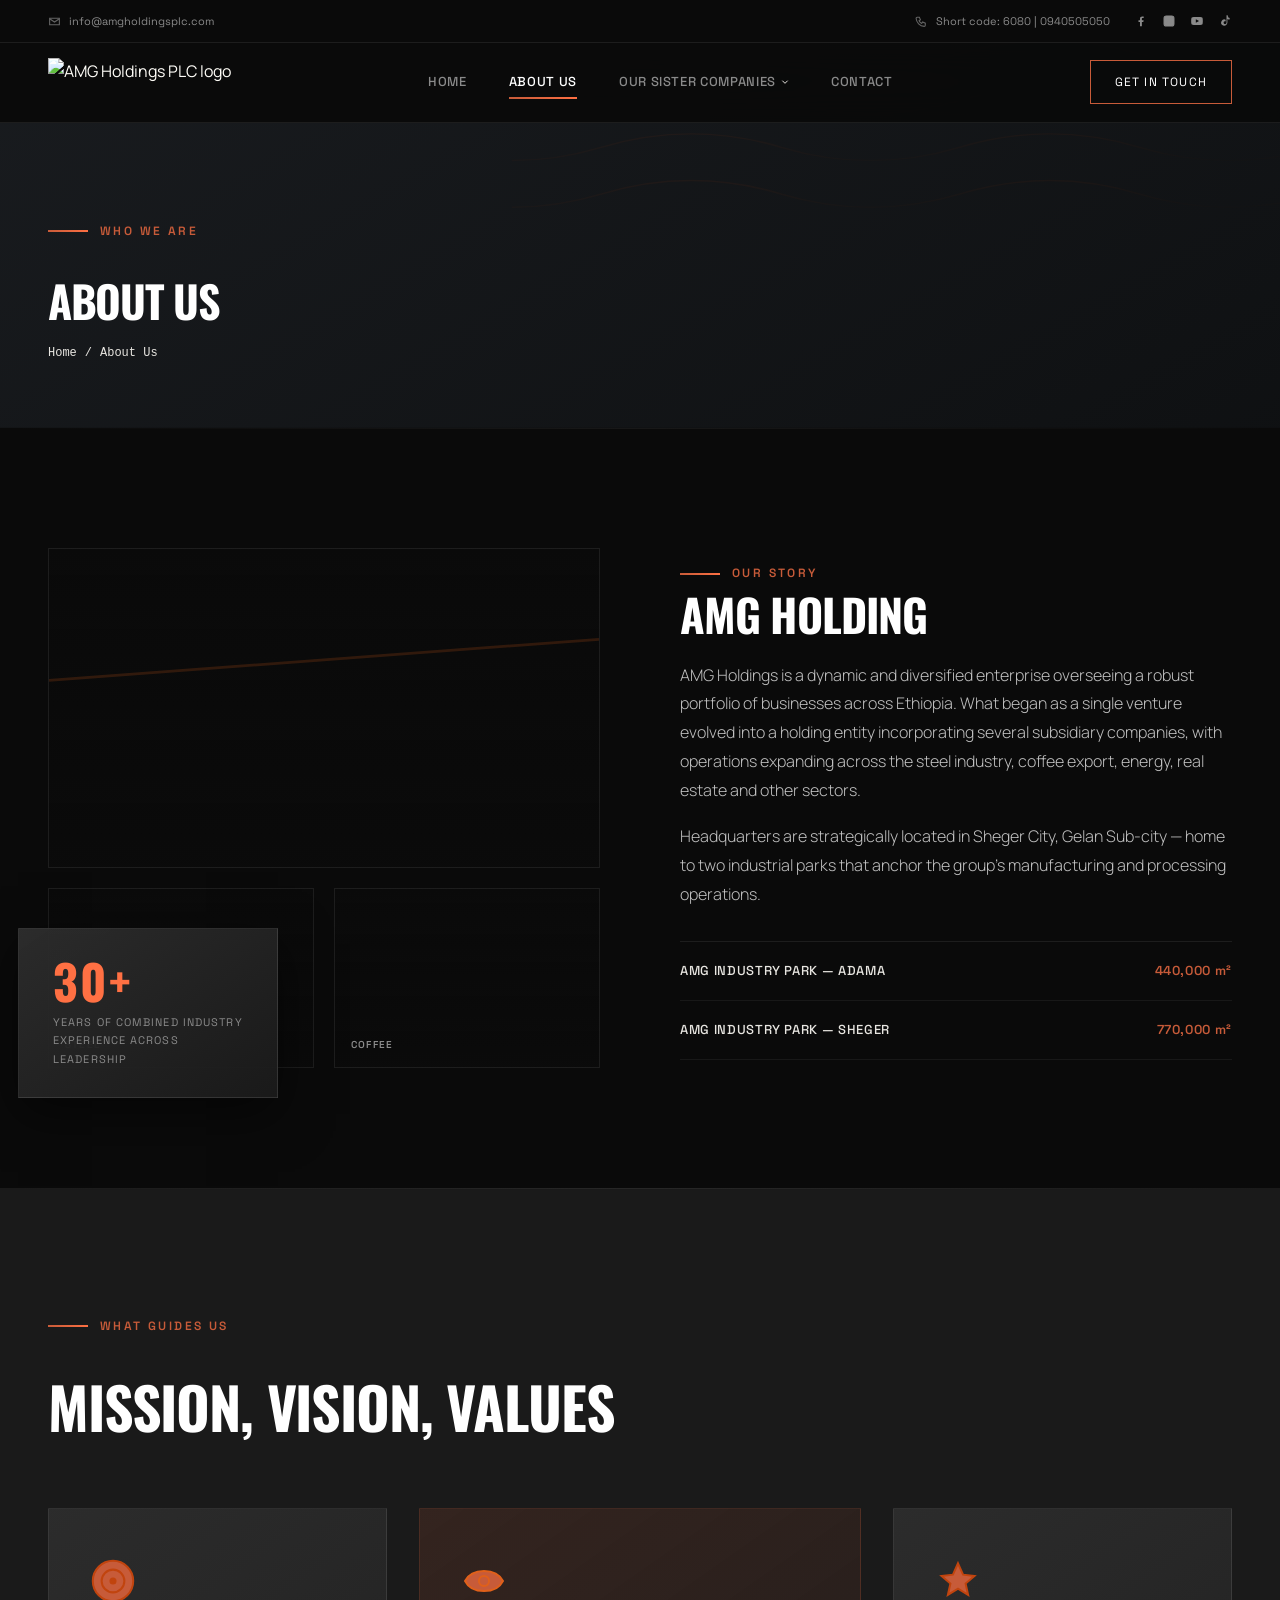
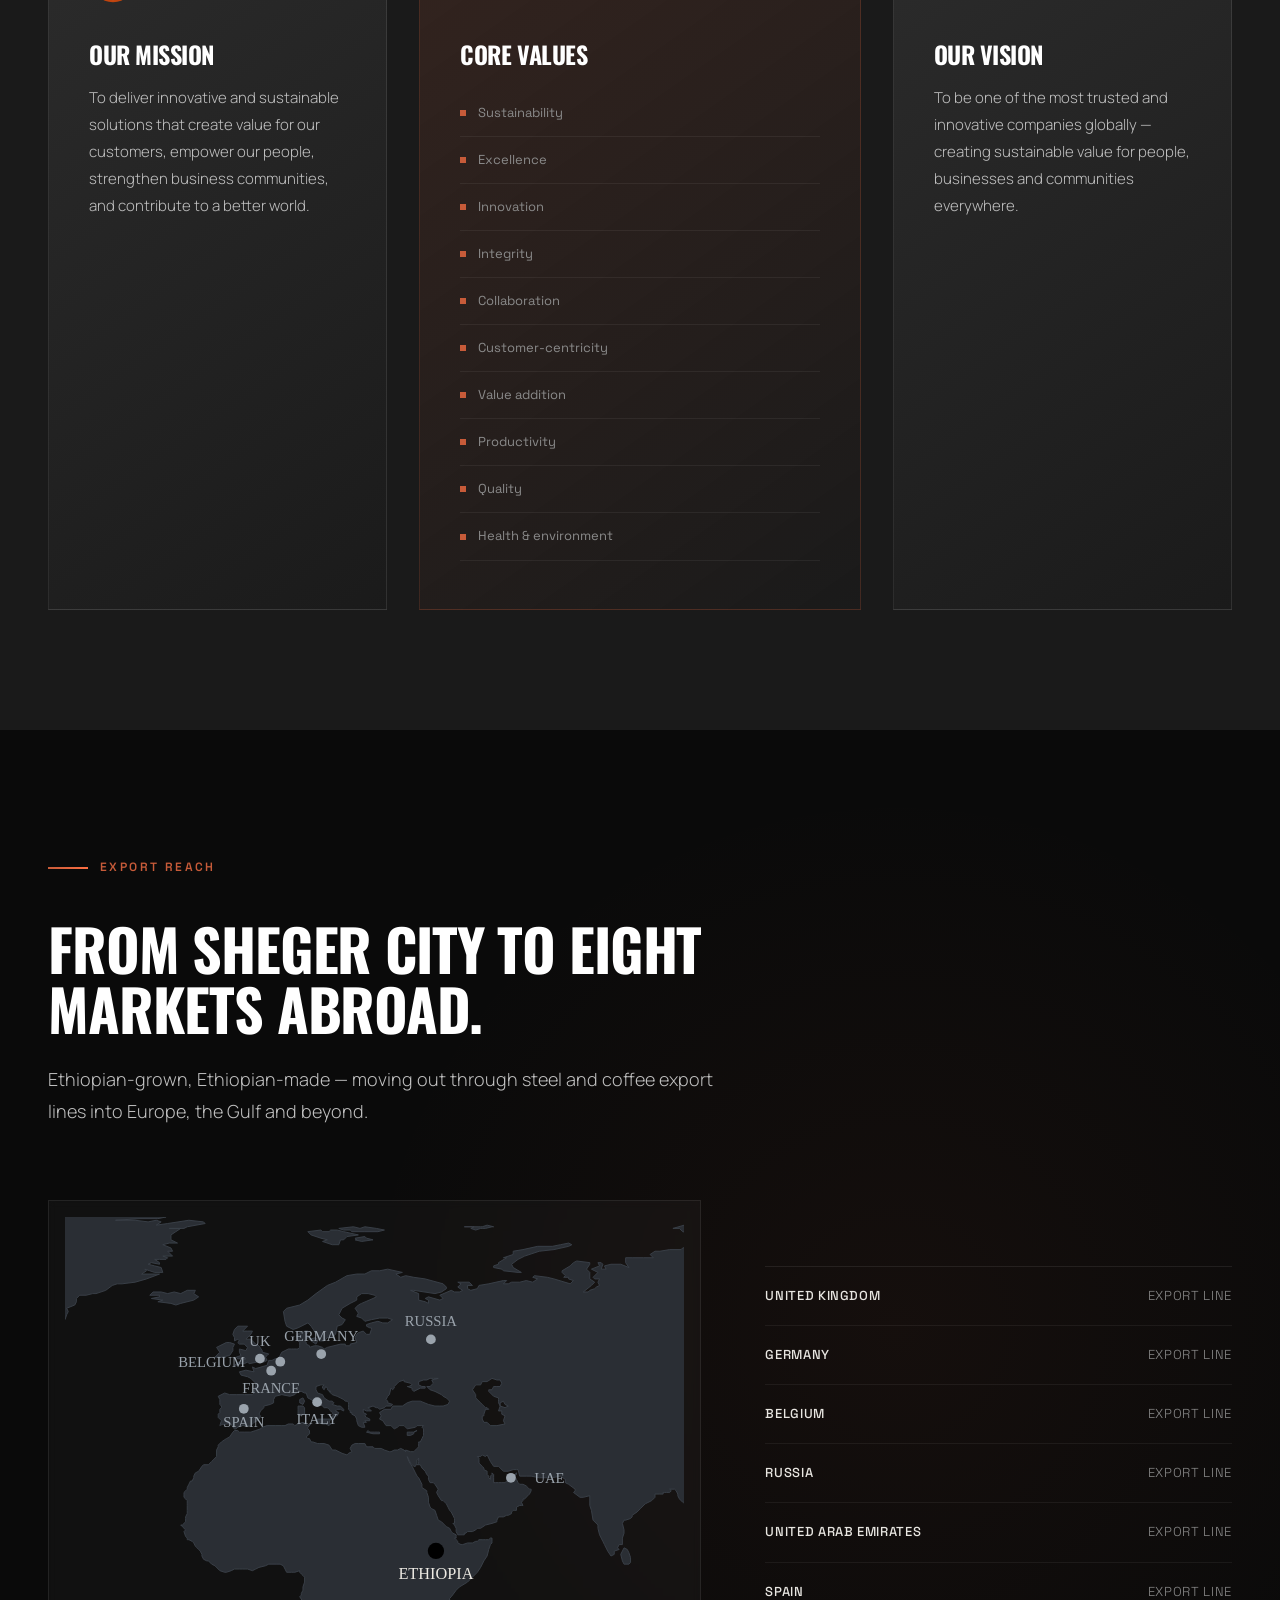
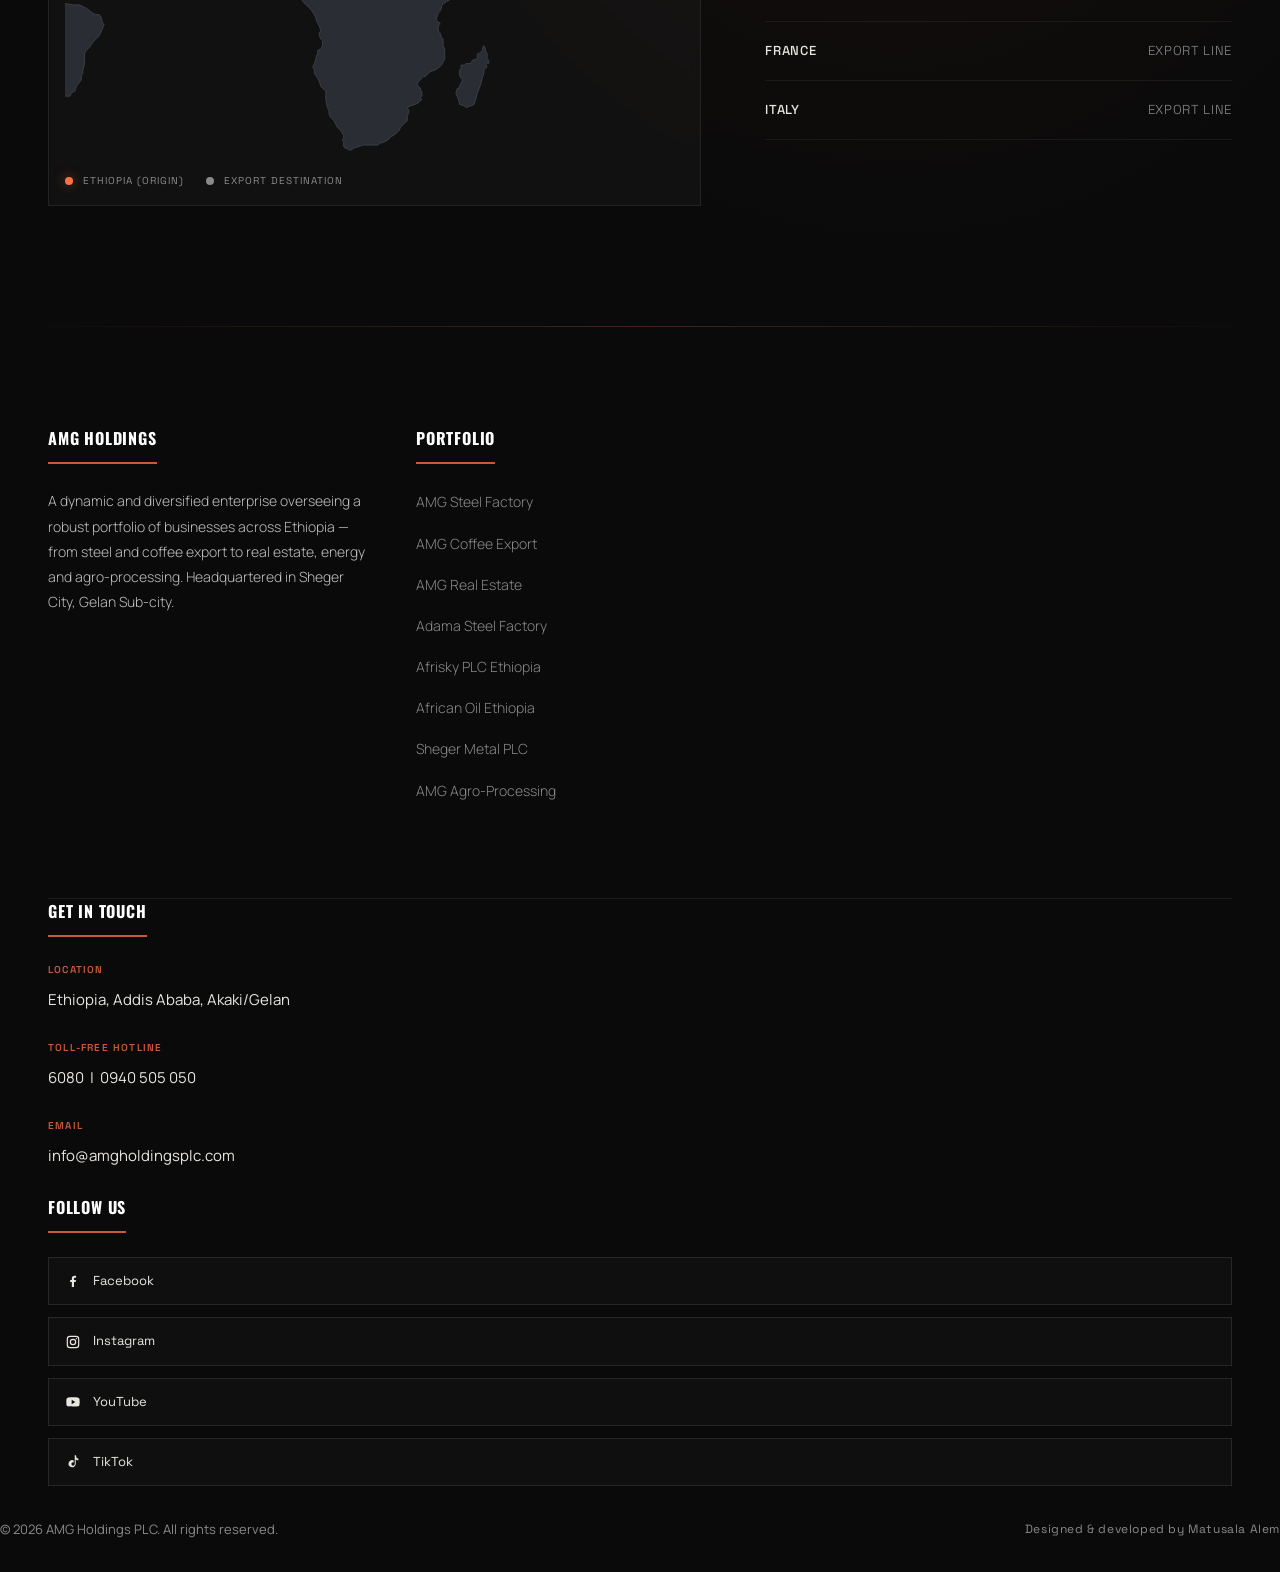
==== commit 82395633: "Fix navigation active states and mobile menu alignment issues Key features implemented: - Updated .g" ====
--- a/about.html
+++ b/about.html
@@ -50,6 +50,7 @@
         <a href="our-sister-companies.html" class="">Our Sister Companies</a>
         <svg class="caret" viewBox="0 0 12 12" fill="none" stroke="currentColor" stroke-width="1.5"><path d="M2 4l4 4 4-4"/></svg>
         <div class="dropdown">
+          <div class="dropdown-inner">
           <a href="amg-steel-factory.html"><span class="dropdown-code mono">01</span>AMG Steel Factory</a>
           <a href="amg-coffee-export.html"><span class="dropdown-code mono">02</span>AMG Coffee Export</a>
           <a href="amg-real-estate.html"><span class="dropdown-code mono">03</span>AMG Real Estate</a>
@@ -58,6 +59,7 @@
           <a href="african-oil-ethiopia.html"><span class="dropdown-code mono">06</span>African Oil Ethiopia</a>
           <a href="sheger-metal-plc.html"><span class="dropdown-code mono">07</span>Sheger Metal PLC</a>
           <a href="amg-agro-processing.html"><span class="dropdown-code mono">08</span>AMG Agro-Processing</a>
+          </div>
         </div>
       </div>
       <a href="index.html#contact">Contact</a>
@@ -82,6 +84,7 @@
   <a class="sub-link" href="african-oil-ethiopia.html">06 — African Oil Ethiopia</a>
   <a class="sub-link" href="sheger-metal-plc.html">07 — Sheger Metal PLC</a>
   <a class="sub-link" href="amg-agro-processing.html">08 — AMG Agro-Processing</a>
+          </div>
   <a href="index.html#contact" style="margin-top:18px; color:var(--oxide-bright);">Contact</a>
 </div>
 <section class="page-hero" style="--hero-bg:url('https://encrypted-tbn0.gstatic.com/images?q=tbn:ANd9GcQVFAfW7d6bkTGCvku86BkVRhnvCJFRZgydr3UIQfIFcrrVyARp6QGE-Wa1&s=10');">
@@ -254,7 +257,8 @@
           <li><a href="afrisky-plc-ethiopia.html">Afrisky PLC Ethiopia</a></li>
           <li><a href="african-oil-ethiopia.html">African Oil Ethiopia</a></li>
           <li><a href="sheger-metal-plc.html">Sheger Metal PLC</a></li>
-          <li><a href="amg-agro-processing.html">AMG Agro-Processing</a></li>
+          <li><a href="amg-agro-processing.html">AMG Agro-Processing</a>
+          </div></li>
         </ul>
       </div>
       <div class="foot-col">
--- a/style.css
+++ b/style.css
@@ -1210,18 +1210,23 @@
   position:absolute;
   top:100%;
   left:50%;
-  transform:translate(-50%,8px);
-  margin-top:14px;
+  transform:translate(-50%,0);
+  margin-top:0;
+  padding-top:14px;
   background:var(--graphite);
   border:1px solid var(--line-dark);
   min-width:230px;
-  padding:8px 0;
   opacity:0;
   pointer-events:none;
   transition:opacity .2s ease, transform .2s ease;
   z-index:1000;
 }
-.nav-item:hover .dropdown{opacity:1; pointer-events:auto; transform:translate(-50%,0);}
+.nav-item:hover .dropdown{opacity:1; pointer-events:auto;}
+.dropdown-inner{
+  padding:8px 0;
+  background:var(--graphite);
+  border:1px solid var(--line-dark);
+}
 .dropdown a{
   display:flex;
   align-items:center;
